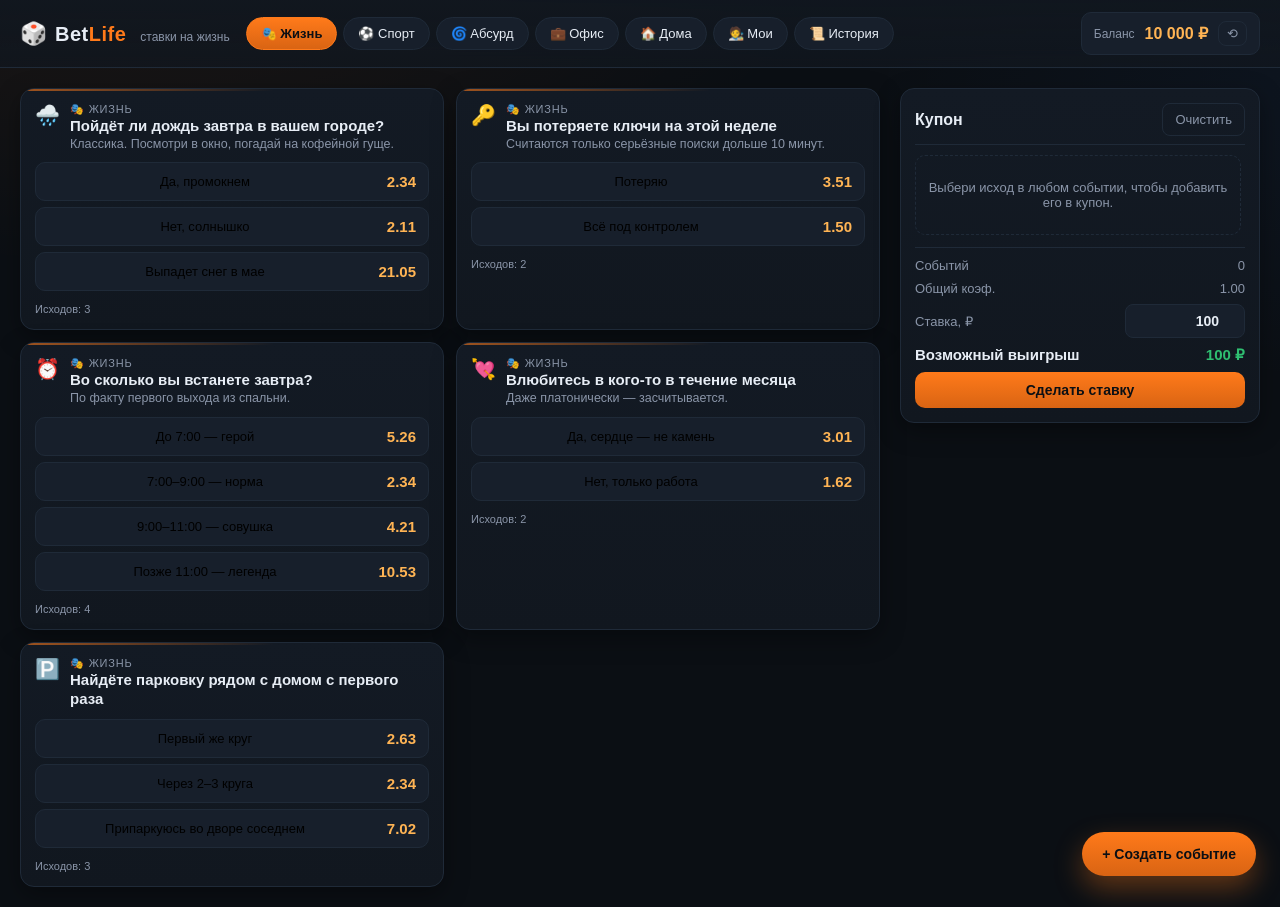
==== betslife/index.html @ e7647013 "Add BetLife — сайт-букмекер со ставками на случайные события из жизни Co-Authored-By: Андрей  <aande" ====
<!DOCTYPE html>
<html lang="ru">
<head>
<meta charset="UTF-8" />
<meta name="viewport" content="width=device-width, initial-scale=1.0" />
<title>BetLife — ставки на жизнь</title>
<link rel="stylesheet" href="style.css" />
<link rel="icon" href="data:image/svg+xml;utf8,<svg xmlns='http://www.w3.org/2000/svg' viewBox='0 0 64 64'><text y='50' font-size='52'>🎲</text></svg>" />
</head>
<body>
  <header class="topbar">
    <div class="logo">
      <span class="logo-mark">🎲</span>
      <span class="logo-text">Bet<span class="accent">Life</span></span>
      <span class="logo-sub">ставки на жизнь</span>
    </div>
    <nav class="tabs" id="tabs">
      <button class="tab active" data-cat="life">🎭 Жизнь</button>
      <button class="tab" data-cat="sport">⚽ Спорт</button>
      <button class="tab" data-cat="weird">🌀 Абсурд</button>
      <button class="tab" data-cat="office">💼 Офис</button>
      <button class="tab" data-cat="home">🏠 Дома</button>
      <button class="tab" data-cat="mine">🧑‍🎨 Мои</button>
      <button class="tab" data-cat="history">📜 История</button>
    </nav>
    <div class="balance" title="Виртуальный баланс">
      <span class="balance-label">Баланс</span>
      <span class="balance-value" id="balance">10 000 ₽</span>
      <button class="btn-small" id="reset-balance" title="Сбросить прогресс">⟲</button>
    </div>
  </header>

  <main class="layout">
    <section class="events" id="events"></section>

    <aside class="coupon">
      <div class="coupon-header">
        <h2>Купон</h2>
        <button class="btn-ghost" id="clear-coupon">Очистить</button>
      </div>
      <div class="coupon-items" id="coupon-items">
        <div class="coupon-empty">Выбери исход в любом событии, чтобы добавить его в купон.</div>
      </div>
      <div class="coupon-summary" id="coupon-summary" hidden>
        <div class="row"><span>Событий</span><span id="coupon-count">0</span></div>
        <div class="row"><span>Общий коэф.</span><span id="coupon-odds">1.00</span></div>
        <label class="stake-row">
          <span>Ставка, ₽</span>
          <input type="number" id="stake" min="10" step="10" value="100" />
        </label>
        <div class="row big"><span>Возможный выигрыш</span><span id="coupon-win">100 ₽</span></div>
        <button class="btn-primary" id="place-bet">Сделать ставку</button>
      </div>
    </aside>
  </main>

  <button class="fab" id="add-event-btn" title="Добавить своё событие">+ Создать событие</button>

  <!-- Modal: add custom event -->
  <div class="modal-backdrop" id="modal-backdrop" hidden>
    <div class="modal">
      <div class="modal-head">
        <h3>Новое событие</h3>
        <button class="btn-ghost" id="modal-close">✕</button>
      </div>
      <div class="modal-body">
        <label class="field">
          <span>Название события</span>
          <input type="text" id="f-title" placeholder="Например: Сосед Вася опоздает на работу" maxlength="120"/>
        </label>
        <label class="field">
          <span>Категория</span>
          <select id="f-category">
            <option value="mine">🧑‍🎨 Мои</option>
            <option value="life">🎭 Жизнь</option>
            <option value="office">💼 Офис</option>
            <option value="home">🏠 Дома</option>
            <option value="weird">🌀 Абсурд</option>
            <option value="sport">⚽ Спорт</option>
          </select>
        </label>
        <label class="field">
          <span>Описание (необязательно)</span>
          <textarea id="f-desc" rows="2" placeholder="Любые детали и правила"></textarea>
        </label>
        <div class="outcomes" id="outcomes">
          <!-- outcome rows injected -->
        </div>
        <button class="btn-ghost" id="add-outcome">+ Добавить исход</button>
        <div class="hint">Коэффициенты должны давать суммарную вероятность ≈ 100% (мы покажем, если «маржа» слишком большая).</div>
        <div class="hint" id="f-probsum"></div>
      </div>
      <div class="modal-foot">
        <button class="btn-ghost" id="modal-cancel">Отмена</button>
        <button class="btn-primary" id="modal-save">Сохранить</button>
      </div>
    </div>
  </div>

  <!-- Modal: resolve event (simulate outcome) -->
  <div class="modal-backdrop" id="resolve-backdrop" hidden>
    <div class="modal">
      <div class="modal-head">
        <h3>🎲 Разрешение события</h3>
        <button class="btn-ghost" id="resolve-close">✕</button>
      </div>
      <div class="modal-body" id="resolve-body"></div>
    </div>
  </div>

  <!-- Toast -->
  <div class="toast" id="toast" hidden></div>

  <script src="events.js"></script>
  <script src="app.js"></script>
</body>
</html>
---- betslife/style.css ----
:root {
  --bg: #0b0f14;
  --bg-2: #11171f;
  --bg-3: #171f2b;
  --panel: #131a24;
  --border: #1f2a38;
  --text: #e7edf5;
  --muted: #8a95a8;
  --accent: #ff7a1a;      /* букмекерский оранжевый */
  --accent-2: #ffb454;
  --green: #2fbf71;
  --green-2: #1f8f51;
  --red: #ef4a4a;
  --blue: #3a82f7;
  --shadow: 0 8px 24px rgba(0, 0, 0, 0.35);
}

* { box-sizing: border-box; }

html, body {
  margin: 0;
  padding: 0;
  background:
    radial-gradient(1200px 600px at 10% -10%, rgba(255, 122, 26, 0.08), transparent 60%),
    radial-gradient(900px 500px at 110% 10%, rgba(58, 130, 247, 0.06), transparent 60%),
    var(--bg);
  color: var(--text);
  font-family: -apple-system, BlinkMacSystemFont, "Segoe UI", Roboto, Inter, Arial, sans-serif;
  min-height: 100vh;
  font-size: 14px;
}

/* Top bar */
.topbar {
  position: sticky;
  top: 0;
  z-index: 5;
  display: grid;
  grid-template-columns: auto 1fr auto;
  gap: 16px;
  align-items: center;
  padding: 12px 20px;
  background: linear-gradient(180deg, rgba(17, 23, 31, 0.95), rgba(17, 23, 31, 0.8));
  backdrop-filter: blur(10px);
  border-bottom: 1px solid var(--border);
}
.logo {
  display: flex;
  align-items: baseline;
  gap: 8px;
}
.logo-mark { font-size: 22px; }
.logo-text {
  font-weight: 800;
  font-size: 20px;
  letter-spacing: 0.5px;
}
.logo-text .accent { color: var(--accent); }
.logo-sub {
  color: var(--muted);
  font-size: 12px;
  margin-left: 6px;
}

.tabs {
  display: flex;
  gap: 6px;
  overflow-x: auto;
  scrollbar-width: thin;
}
.tab {
  background: var(--bg-3);
  border: 1px solid var(--border);
  color: var(--text);
  border-radius: 999px;
  padding: 8px 14px;
  font-size: 13px;
  cursor: pointer;
  white-space: nowrap;
  transition: all 0.15s ease;
}
.tab:hover { border-color: var(--accent); }
.tab.active {
  background: linear-gradient(180deg, var(--accent), #d96413);
  color: #0b0f14;
  border-color: var(--accent);
  font-weight: 700;
}

.balance {
  display: flex;
  align-items: center;
  gap: 10px;
  padding: 8px 12px;
  background: var(--bg-3);
  border: 1px solid var(--border);
  border-radius: 10px;
}
.balance-label {
  color: var(--muted);
  font-size: 12px;
}
.balance-value {
  font-weight: 800;
  color: var(--accent-2);
  font-size: 16px;
  font-variant-numeric: tabular-nums;
}

.btn-small {
  background: transparent;
  border: 1px solid var(--border);
  color: var(--muted);
  border-radius: 8px;
  padding: 4px 8px;
  cursor: pointer;
}
.btn-small:hover { color: var(--text); border-color: var(--accent); }

.btn-ghost {
  background: transparent;
  color: var(--muted);
  border: 1px solid var(--border);
  border-radius: 8px;
  padding: 8px 12px;
  cursor: pointer;
  font-size: 13px;
}
.btn-ghost:hover { color: var(--text); border-color: var(--accent); }

.btn-primary {
  background: linear-gradient(180deg, var(--accent), #d96413);
  color: #0b0f14;
  border: none;
  border-radius: 10px;
  padding: 10px 16px;
  font-weight: 800;
  cursor: pointer;
  font-size: 14px;
  transition: transform 0.05s ease;
}
.btn-primary:hover { filter: brightness(1.05); }
.btn-primary:active { transform: translateY(1px); }
.btn-primary:disabled {
  opacity: 0.5;
  cursor: not-allowed;
}

/* Layout */
.layout {
  display: grid;
  grid-template-columns: 1fr 360px;
  gap: 20px;
  padding: 20px;
  max-width: 1400px;
  margin: 0 auto;
}
@media (max-width: 960px) {
  .layout { grid-template-columns: 1fr; }
  .coupon { position: static; }
}

/* Events */
.events {
  display: grid;
  gap: 12px;
  grid-template-columns: repeat(auto-fill, minmax(340px, 1fr));
  align-content: start;
}
.card {
  background: linear-gradient(180deg, var(--panel), var(--bg-2));
  border: 1px solid var(--border);
  border-radius: 14px;
  padding: 14px;
  box-shadow: var(--shadow);
  display: flex;
  flex-direction: column;
  gap: 10px;
  position: relative;
  overflow: hidden;
}
.card::before {
  content: "";
  position: absolute;
  inset: 0 0 auto 0;
  height: 2px;
  background: linear-gradient(90deg, var(--accent), transparent 60%);
  opacity: 0.6;
}
.card-head {
  display: flex;
  justify-content: space-between;
  align-items: flex-start;
  gap: 8px;
}
.card-emoji { font-size: 20px; }
.card-cat {
  font-size: 11px;
  text-transform: uppercase;
  letter-spacing: 0.8px;
  color: var(--muted);
}
.card-title {
  font-size: 15px;
  font-weight: 700;
  line-height: 1.3;
  margin: 0;
}
.card-desc {
  font-size: 12.5px;
  color: var(--muted);
  line-height: 1.35;
}
.outcomes-list {
  display: grid;
  gap: 6px;
}
.outcome {
  display: grid;
  grid-template-columns: 1fr auto;
  align-items: center;
  gap: 10px;
  padding: 10px 12px;
  background: var(--bg-3);
  border: 1px solid var(--border);
  border-radius: 10px;
  cursor: pointer;
  transition: border-color 0.1s ease, transform 0.05s ease;
}
.outcome:hover { border-color: var(--accent); }
.outcome.selected {
  border-color: var(--accent);
  background: linear-gradient(180deg, rgba(255, 122, 26, 0.15), rgba(255, 122, 26, 0.04));
}
.outcome-label {
  font-size: 13px;
}
.outcome-odds {
  font-weight: 800;
  color: var(--accent-2);
  font-variant-numeric: tabular-nums;
  font-size: 15px;
  min-width: 44px;
  text-align: right;
}
.card-foot {
  display: flex;
  justify-content: space-between;
  align-items: center;
  font-size: 11px;
  color: var(--muted);
  margin-top: 2px;
}
.card-delete {
  background: transparent;
  color: var(--muted);
  border: none;
  cursor: pointer;
  font-size: 12px;
}
.card-delete:hover { color: var(--red); }

/* Coupon */
.coupon {
  position: sticky;
  top: 76px;
  align-self: start;
  background: linear-gradient(180deg, var(--panel), var(--bg-2));
  border: 1px solid var(--border);
  border-radius: 14px;
  padding: 14px;
  box-shadow: var(--shadow);
  max-height: calc(100vh - 100px);
  display: flex;
  flex-direction: column;
}
.coupon-header {
  display: flex;
  justify-content: space-between;
  align-items: center;
  border-bottom: 1px solid var(--border);
  padding-bottom: 8px;
  margin-bottom: 10px;
}
.coupon-header h2 {
  margin: 0;
  font-size: 16px;
}
.coupon-items {
  display: flex;
  flex-direction: column;
  gap: 8px;
  overflow-y: auto;
  padding-right: 4px;
}
.coupon-empty {
  color: var(--muted);
  font-size: 13px;
  padding: 24px 8px;
  text-align: center;
  border: 1px dashed var(--border);
  border-radius: 10px;
}
.coupon-item {
  padding: 10px;
  background: var(--bg-3);
  border: 1px solid var(--border);
  border-radius: 10px;
  display: grid;
  gap: 4px;
}
.coupon-item-title {
  font-size: 12.5px;
  font-weight: 600;
  line-height: 1.25;
}
.coupon-item-row {
  display: flex;
  justify-content: space-between;
  align-items: center;
  font-size: 12px;
  color: var(--muted);
}
.coupon-item-row .odds { color: var(--accent-2); font-weight: 800; }
.coupon-item-remove {
  background: transparent;
  color: var(--muted);
  border: none;
  cursor: pointer;
  font-size: 14px;
  padding: 0 6px;
}
.coupon-item-remove:hover { color: var(--red); }

.coupon-summary {
  margin-top: 12px;
  border-top: 1px solid var(--border);
  padding-top: 10px;
  display: flex;
  flex-direction: column;
  gap: 8px;
}
.coupon-summary .row {
  display: flex;
  justify-content: space-between;
  font-size: 13px;
  color: var(--muted);
}
.coupon-summary .row.big {
  color: var(--text);
  font-size: 15px;
  font-weight: 700;
}
.coupon-summary .row.big span:last-child { color: var(--green); }
.stake-row {
  display: flex;
  justify-content: space-between;
  align-items: center;
  gap: 8px;
  color: var(--muted);
  font-size: 13px;
}
.stake-row input {
  width: 120px;
  padding: 8px 10px;
  border-radius: 8px;
  border: 1px solid var(--border);
  background: var(--bg-3);
  color: var(--text);
  font-size: 14px;
  font-weight: 700;
  text-align: right;
  font-variant-numeric: tabular-nums;
}
.stake-row input:focus {
  outline: none;
  border-color: var(--accent);
}

/* FAB */
.fab {
  position: fixed;
  right: 24px;
  bottom: 24px;
  background: linear-gradient(180deg, var(--accent), #d96413);
  color: #0b0f14;
  border: none;
  border-radius: 999px;
  padding: 14px 20px;
  font-weight: 800;
  cursor: pointer;
  box-shadow: 0 12px 28px rgba(255, 122, 26, 0.35);
  z-index: 4;
  font-size: 14px;
}
.fab:hover { filter: brightness(1.05); }

/* Modal */
.modal-backdrop {
  position: fixed;
  inset: 0;
  background: rgba(0, 0, 0, 0.6);
  backdrop-filter: blur(4px);
  z-index: 10;
  display: flex;
  align-items: center;
  justify-content: center;
  padding: 20px;
}
.modal-backdrop[hidden] { display: none; }
.toast[hidden] { display: none; }
.modal {
  background: var(--panel);
  border: 1px solid var(--border);
  border-radius: 14px;
  width: 100%;
  max-width: 520px;
  max-height: 90vh;
  overflow: hidden;
  display: flex;
  flex-direction: column;
  box-shadow: var(--shadow);
}
.modal-head {
  display: flex;
  justify-content: space-between;
  align-items: center;
  padding: 14px 16px;
  border-bottom: 1px solid var(--border);
}
.modal-head h3 { margin: 0; font-size: 16px; }
.modal-body {
  padding: 14px 16px;
  overflow-y: auto;
  display: flex;
  flex-direction: column;
  gap: 12px;
}
.modal-foot {
  display: flex;
  justify-content: flex-end;
  gap: 8px;
  padding: 12px 16px;
  border-top: 1px solid var(--border);
}
.field {
  display: flex;
  flex-direction: column;
  gap: 4px;
  font-size: 12px;
  color: var(--muted);
}
.field input,
.field textarea,
.field select {
  padding: 10px 12px;
  border-radius: 8px;
  border: 1px solid var(--border);
  background: var(--bg-3);
  color: var(--text);
  font-size: 14px;
  font-family: inherit;
}
.field input:focus,
.field textarea:focus,
.field select:focus {
  outline: none;
  border-color: var(--accent);
}
.outcomes {
  display: flex;
  flex-direction: column;
  gap: 6px;
}
.outcome-row {
  display: grid;
  grid-template-columns: 1fr 90px auto;
  gap: 6px;
}
.outcome-row input {
  padding: 8px 10px;
  border-radius: 8px;
  border: 1px solid var(--border);
  background: var(--bg-3);
  color: var(--text);
  font-size: 13px;
}
.outcome-row button {
  background: transparent;
  border: 1px solid var(--border);
  color: var(--muted);
  border-radius: 8px;
  padding: 0 10px;
  cursor: pointer;
}
.outcome-row button:hover { color: var(--red); border-color: var(--red); }
.hint {
  font-size: 12px;
  color: var(--muted);
}

/* Resolve modal */
.resolve-event {
  background: var(--bg-3);
  border: 1px solid var(--border);
  border-radius: 10px;
  padding: 10px 12px;
  display: grid;
  gap: 4px;
}
.resolve-event .res-title { font-size: 13px; font-weight: 700; }
.resolve-event .res-line {
  display: flex;
  justify-content: space-between;
  font-size: 12px;
  color: var(--muted);
}
.resolve-event.win { border-color: var(--green); }
.resolve-event.lose { border-color: var(--red); }
.resolve-summary {
  margin-top: 8px;
  padding: 14px;
  border-radius: 12px;
  text-align: center;
  font-weight: 800;
  font-size: 18px;
}
.resolve-summary.win {
  background: linear-gradient(180deg, rgba(47, 191, 113, 0.15), rgba(47, 191, 113, 0.05));
  color: var(--green);
  border: 1px solid var(--green);
}
.resolve-summary.lose {
  background: linear-gradient(180deg, rgba(239, 74, 74, 0.15), rgba(239, 74, 74, 0.05));
  color: var(--red);
  border: 1px solid var(--red);
}

/* History */
.history-list {
  display: flex;
  flex-direction: column;
  gap: 10px;
}
.history-item {
  background: var(--panel);
  border: 1px solid var(--border);
  border-radius: 12px;
  padding: 12px 14px;
  display: grid;
  gap: 6px;
}
.history-item.win { border-left: 4px solid var(--green); }
.history-item.lose { border-left: 4px solid var(--red); }
.history-head {
  display: flex;
  justify-content: space-between;
  align-items: center;
  font-size: 12px;
  color: var(--muted);
}
.history-status {
  font-weight: 800;
  letter-spacing: 0.5px;
  font-size: 12px;
}
.history-status.win { color: var(--green); }
.history-status.lose { color: var(--red); }
.history-legs {
  display: grid;
  gap: 4px;
  font-size: 12.5px;
}
.history-leg {
  display: flex;
  justify-content: space-between;
  gap: 8px;
  color: var(--muted);
}
.history-leg.win .leg-outcome { color: var(--green); }
.history-leg.lose .leg-outcome { color: var(--red); }
.history-foot {
  display: flex;
  justify-content: space-between;
  font-size: 12px;
  margin-top: 4px;
}

/* Toast */
.toast {
  position: fixed;
  left: 50%;
  bottom: 100px;
  transform: translateX(-50%);
  background: var(--bg-3);
  color: var(--text);
  border: 1px solid var(--border);
  border-radius: 10px;
  padding: 12px 16px;
  font-size: 13px;
  box-shadow: var(--shadow);
  z-index: 20;
  max-width: 80vw;
}
.toast.win { border-color: var(--green); }
.toast.lose { border-color: var(--red); }
.toast.info { border-color: var(--accent); }

/* Empty state */
.empty {
  text-align: center;
  color: var(--muted);
  padding: 48px 16px;
  border: 1px dashed var(--border);
  border-radius: 12px;
  grid-column: 1 / -1;
}
.empty h3 { margin: 0 0 6px 0; color: var(--text); }
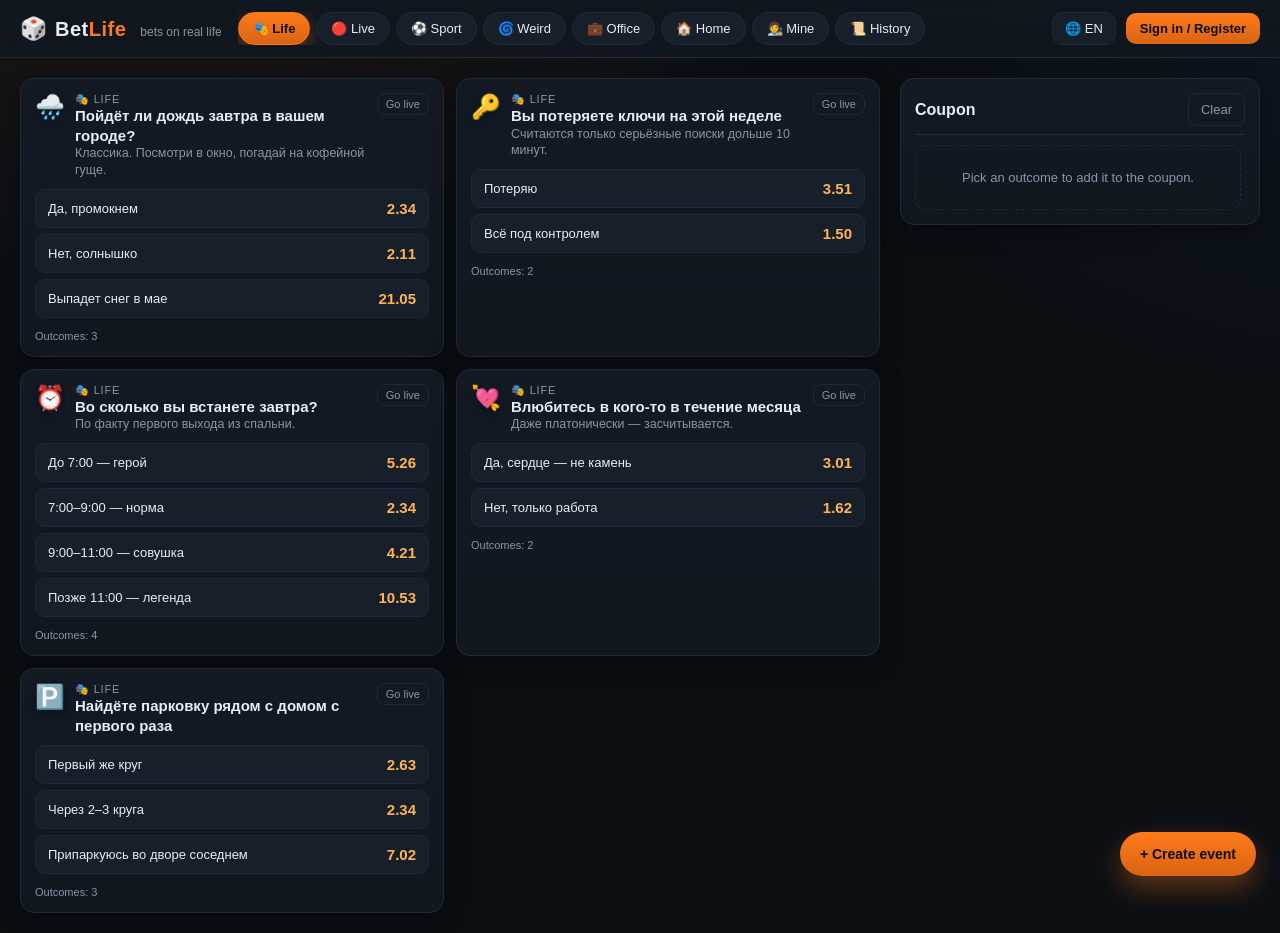
==== commit a2f699f0: "Add auth, payments, i18n (100+ languages), live broadcasts with chat, event customisation, animation" ====
--- a/betslife/index.html
+++ b/betslife/index.html
@@ -12,21 +12,28 @@
     <div class="logo">
       <span class="logo-mark">🎲</span>
       <span class="logo-text">Bet<span class="accent">Life</span></span>
-      <span class="logo-sub">ставки на жизнь</span>
-    </div>
+      <span class="logo-sub" data-i18n="tagline">ставки на жизнь</span>
+    </div>
+
     <nav class="tabs" id="tabs">
-      <button class="tab active" data-cat="life">🎭 Жизнь</button>
-      <button class="tab" data-cat="sport">⚽ Спорт</button>
-      <button class="tab" data-cat="weird">🌀 Абсурд</button>
-      <button class="tab" data-cat="office">💼 Офис</button>
-      <button class="tab" data-cat="home">🏠 Дома</button>
-      <button class="tab" data-cat="mine">🧑‍🎨 Мои</button>
-      <button class="tab" data-cat="history">📜 История</button>
+      <button class="tab active" data-cat="life" data-i18n-html="🎭 {tab_life}"></button>
+      <button class="tab" data-cat="streams" data-i18n-html="🔴 {tab_streams}"></button>
+      <button class="tab" data-cat="sport" data-i18n-html="⚽ {tab_sport}"></button>
+      <button class="tab" data-cat="weird" data-i18n-html="🌀 {tab_weird}"></button>
+      <button class="tab" data-cat="office" data-i18n-html="💼 {tab_office}"></button>
+      <button class="tab" data-cat="home" data-i18n-html="🏠 {tab_home}"></button>
+      <button class="tab" data-cat="mine" data-i18n-html="🧑‍🎨 {tab_mine}"></button>
+      <button class="tab" data-cat="history" data-i18n-html="📜 {tab_history}"></button>
     </nav>
-    <div class="balance" title="Виртуальный баланс">
-      <span class="balance-label">Баланс</span>
-      <span class="balance-value" id="balance">10 000 ₽</span>
-      <button class="btn-small" id="reset-balance" title="Сбросить прогресс">⟲</button>
+
+    <div class="topbar-right">
+      <div class="lang-picker" title="Language">
+        <span id="lang-current">🌐 RU</span>
+        <select id="lang-select" aria-label="Language"></select>
+      </div>
+      <div id="auth-block">
+        <!-- filled dynamically: either "Sign in / Register" button or user chip -->
+      </div>
     </div>
   </header>
 
@@ -35,64 +42,147 @@
 
     <aside class="coupon">
       <div class="coupon-header">
-        <h2>Купон</h2>
-        <button class="btn-ghost" id="clear-coupon">Очистить</button>
+        <h2 data-i18n="coupon">Купон</h2>
+        <button class="btn-ghost" id="clear-coupon" data-i18n="clear">Очистить</button>
       </div>
       <div class="coupon-items" id="coupon-items">
-        <div class="coupon-empty">Выбери исход в любом событии, чтобы добавить его в купон.</div>
+        <div class="coupon-empty" data-i18n="empty_coupon">Выбери исход в любом событии, чтобы добавить его в купон.</div>
       </div>
       <div class="coupon-summary" id="coupon-summary" hidden>
-        <div class="row"><span>Событий</span><span id="coupon-count">0</span></div>
-        <div class="row"><span>Общий коэф.</span><span id="coupon-odds">1.00</span></div>
+        <div class="row"><span data-i18n="events_count">Событий</span><span id="coupon-count">0</span></div>
+        <div class="row"><span data-i18n="total_odds">Общий коэф.</span><span id="coupon-odds">1.00</span></div>
         <label class="stake-row">
-          <span>Ставка, ₽</span>
+          <span data-i18n="stake">Ставка, ₽</span>
           <input type="number" id="stake" min="10" step="10" value="100" />
         </label>
-        <div class="row big"><span>Возможный выигрыш</span><span id="coupon-win">100 ₽</span></div>
-        <button class="btn-primary" id="place-bet">Сделать ставку</button>
+        <div class="row big"><span data-i18n="possible_win">Возможный выигрыш</span><span id="coupon-win">100 ₽</span></div>
+        <button class="btn-primary" id="place-bet" data-i18n="place_bet">Сделать ставку</button>
       </div>
     </aside>
   </main>
 
-  <button class="fab" id="add-event-btn" title="Добавить своё событие">+ Создать событие</button>
+  <button class="fab" id="add-event-btn" title="Создать событие" data-i18n="add_event">+ Создать событие</button>
+
+  <!-- Modal: auth -->
+  <div class="modal-backdrop" id="auth-backdrop" hidden>
+    <div class="modal modal-narrow">
+      <div class="modal-head">
+        <h3 id="auth-title" data-i18n="login">Войти</h3>
+        <button class="btn-ghost" id="auth-close">✕</button>
+      </div>
+      <div class="modal-body">
+        <div class="auth-tabs">
+          <button class="auth-tab active" data-mode="login" data-i18n="login">Войти</button>
+          <button class="auth-tab" data-mode="register" data-i18n="register">Регистрация</button>
+        </div>
+        <div id="auth-avatar-row" class="auth-avatar-row" hidden>
+          <span class="hint" data-i18n="auth_choose_avatar">Выбери аватарку</span>
+          <div class="emoji-grid" id="emoji-grid"></div>
+        </div>
+        <label class="field">
+          <span data-i18n="auth_username">Имя пользователя</span>
+          <input type="text" id="auth-username" autocomplete="username" maxlength="30" />
+        </label>
+        <label class="field">
+          <span data-i18n="auth_password">Пароль</span>
+          <input type="password" id="auth-password" autocomplete="current-password" />
+        </label>
+        <div class="hint" id="auth-error" style="color: var(--red); display: none;"></div>
+      </div>
+      <div class="modal-foot">
+        <button class="btn-ghost" id="auth-cancel" data-i18n="cancel">Отмена</button>
+        <button class="btn-primary" id="auth-submit" data-i18n="login">Войти</button>
+      </div>
+    </div>
+  </div>
+
+  <!-- Modal: payment (top-up / withdraw) -->
+  <div class="modal-backdrop" id="payment-backdrop" hidden>
+    <div class="modal modal-narrow">
+      <div class="modal-head">
+        <h3 id="payment-title" data-i18n="payment_topup">Пополнение баланса</h3>
+        <button class="btn-ghost" id="payment-close">✕</button>
+      </div>
+      <div class="modal-body">
+        <label class="field">
+          <span data-i18n="amount">Сумма, ₽</span>
+          <input type="number" id="payment-amount" min="10" step="100" value="1000" />
+        </label>
+        <div class="quick-amounts" id="quick-amounts">
+          <button type="button" class="chip" data-amount="500">+500 ₽</button>
+          <button type="button" class="chip" data-amount="1000">+1 000 ₽</button>
+          <button type="button" class="chip" data-amount="5000">+5 000 ₽</button>
+          <button type="button" class="chip" data-amount="10000">+10 000 ₽</button>
+        </div>
+        <div class="hint" id="payment-error" style="color: var(--red); display: none;"></div>
+      </div>
+      <div class="modal-foot">
+        <button class="btn-ghost" id="payment-cancel" data-i18n="cancel">Отмена</button>
+        <button class="btn-primary" id="payment-submit" data-i18n="confirm">Подтвердить</button>
+      </div>
+    </div>
+  </div>
 
   <!-- Modal: add custom event -->
   <div class="modal-backdrop" id="modal-backdrop" hidden>
     <div class="modal">
       <div class="modal-head">
-        <h3>Новое событие</h3>
+        <h3 data-i18n="new_event">Новое событие</h3>
         <button class="btn-ghost" id="modal-close">✕</button>
       </div>
       <div class="modal-body">
         <label class="field">
-          <span>Название события</span>
-          <input type="text" id="f-title" placeholder="Например: Сосед Вася опоздает на работу" maxlength="120"/>
-        </label>
-        <label class="field">
-          <span>Категория</span>
-          <select id="f-category">
-            <option value="mine">🧑‍🎨 Мои</option>
-            <option value="life">🎭 Жизнь</option>
-            <option value="office">💼 Офис</option>
-            <option value="home">🏠 Дома</option>
-            <option value="weird">🌀 Абсурд</option>
-            <option value="sport">⚽ Спорт</option>
-          </select>
-        </label>
-        <label class="field">
-          <span>Описание (необязательно)</span>
-          <textarea id="f-desc" rows="2" placeholder="Любые детали и правила"></textarea>
-        </label>
-        <div class="outcomes" id="outcomes">
-          <!-- outcome rows injected -->
-        </div>
-        <button class="btn-ghost" id="add-outcome">+ Добавить исход</button>
-        <div class="hint">Коэффициенты должны давать суммарную вероятность ≈ 100% (мы покажем, если «маржа» слишком большая).</div>
+          <span data-i18n="event_title">Название события</span>
+          <input type="text" id="f-title" data-i18n-attr="placeholder:event_title_ph" placeholder="Например: Сосед Вася опоздает на работу" maxlength="120"/>
+        </label>
+        <div class="field-row">
+          <label class="field">
+            <span data-i18n="category">Категория</span>
+            <select id="f-category">
+              <option value="mine">🧑‍🎨 Mine</option>
+              <option value="life">🎭 Life</option>
+              <option value="office">💼 Office</option>
+              <option value="home">🏠 Home</option>
+              <option value="weird">🌀 Weird</option>
+              <option value="sport">⚽ Sport</option>
+            </select>
+          </label>
+        </div>
+        <label class="field">
+          <span data-i18n="description">Описание (необязательно)</span>
+          <textarea id="f-desc" rows="2" data-i18n-attr="placeholder:desc_ph" placeholder="Любые детали и правила"></textarea>
+        </label>
+
+        <div class="style-block">
+          <div class="hint" style="font-weight:600;color:var(--text)" data-i18n="style_event">Оформление события</div>
+          <div class="field-row">
+            <label class="field">
+              <span data-i18n="emoji">Эмодзи</span>
+              <input type="text" id="f-emoji" maxlength="2" value="🎯" />
+            </label>
+            <label class="field">
+              <span data-i18n="bg_color">Цвет фона</span>
+              <input type="color" id="f-bg1" value="#ff7a1a" />
+            </label>
+            <label class="field">
+              <span data-i18n="bg_gradient_2">Второй цвет</span>
+              <input type="color" id="f-bg2" value="#3a82f7" />
+            </label>
+          </div>
+          <label class="field">
+            <span data-i18n="upload">Загрузить картинку</span>
+            <input type="file" id="f-image" accept="image/*" />
+          </label>
+          <div class="card-preview" id="card-preview"></div>
+        </div>
+
+        <div class="outcomes" id="outcomes"></div>
+        <button class="btn-ghost" id="add-outcome" data-i18n="add_outcome">+ Добавить исход</button>
         <div class="hint" id="f-probsum"></div>
       </div>
       <div class="modal-foot">
-        <button class="btn-ghost" id="modal-cancel">Отмена</button>
-        <button class="btn-primary" id="modal-save">Сохранить</button>
+        <button class="btn-ghost" id="modal-cancel" data-i18n="cancel">Отмена</button>
+        <button class="btn-primary" id="modal-save" data-i18n="save">Сохранить</button>
       </div>
     </div>
   </div>
@@ -101,16 +191,49 @@
   <div class="modal-backdrop" id="resolve-backdrop" hidden>
     <div class="modal">
       <div class="modal-head">
-        <h3>🎲 Разрешение события</h3>
+        <h3 data-i18n="resolve_title">🎲 Результат</h3>
         <button class="btn-ghost" id="resolve-close">✕</button>
       </div>
       <div class="modal-body" id="resolve-body"></div>
     </div>
   </div>
+
+  <!-- Modal: live broadcast / chat -->
+  <div class="modal-backdrop" id="stream-backdrop" hidden>
+    <div class="modal modal-wide">
+      <div class="modal-head">
+        <h3 id="stream-title">🔴 LIVE</h3>
+        <button class="btn-ghost" id="stream-close">✕</button>
+      </div>
+      <div class="modal-body stream-body">
+        <div class="stream-left">
+          <div class="stream-canvas-wrap">
+            <div class="live-pill"><span class="live-dot"></span><span data-i18n="live">LIVE</span> · <span id="stream-viewers">0</span></div>
+            <iframe id="stream-iframe" frameborder="0" allowfullscreen sandbox="allow-scripts allow-same-origin allow-presentation" hidden></iframe>
+            <canvas id="stream-canvas" width="640" height="360"></canvas>
+            <div class="stream-status" id="stream-status"></div>
+          </div>
+          <div class="stream-meta" id="stream-meta"></div>
+        </div>
+        <div class="stream-right">
+          <div class="chat-header" data-i18n="stream_chat">Чат трансляции</div>
+          <div class="chat-list" id="chat-list"></div>
+          <form class="chat-form" id="chat-form">
+            <input type="text" id="chat-input" data-i18n-attr="placeholder:chat_ph" placeholder="Напишите комментарий…" maxlength="240" />
+            <button type="submit" class="btn-primary" data-i18n="send">Отправить</button>
+          </form>
+        </div>
+      </div>
+    </div>
+  </div>
+
+  <!-- Confetti canvas (overlay, non-interactive) -->
+  <canvas id="confetti" class="confetti-canvas"></canvas>
 
   <!-- Toast -->
   <div class="toast" id="toast" hidden></div>
 
+  <script src="i18n.js"></script>
   <script src="events.js"></script>
   <script src="app.js"></script>
 </body>
--- a/betslife/style.css
+++ b/betslife/style.css
@@ -6,7 +6,7 @@
   --border: #1f2a38;
   --text: #e7edf5;
   --muted: #8a95a8;
-  --accent: #ff7a1a;      /* букмекерский оранжевый */
+  --accent: #ff7a1a;
   --accent-2: #ffb454;
   --green: #2fbf71;
   --green-2: #1f8f51;
@@ -16,6 +16,9 @@
 }
 
 * { box-sizing: border-box; }
+
+/* The HTML hidden attribute must override any display: flex/grid on classed elements. */
+[hidden] { display: none !important; }
 
 html, body {
   margin: 0;
@@ -30,7 +33,53 @@
   font-size: 14px;
 }
 
-/* Top bar */
+/* --- Animations --------------------------------------------------------- */
+@keyframes fadeIn {
+  from { opacity: 0; }
+  to { opacity: 1; }
+}
+@keyframes slideUp {
+  from { opacity: 0; transform: translateY(16px); }
+  to { opacity: 1; transform: translateY(0); }
+}
+@keyframes scaleIn {
+  from { opacity: 0; transform: scale(0.92); }
+  to { opacity: 1; transform: scale(1); }
+}
+@keyframes popIn {
+  0% { opacity: 0; transform: scale(0.85); }
+  70% { transform: scale(1.04); }
+  100% { opacity: 1; transform: scale(1); }
+}
+@keyframes pulseDot {
+  0% { box-shadow: 0 0 0 0 rgba(239, 74, 74, 0.7); }
+  70% { box-shadow: 0 0 0 10px rgba(239, 74, 74, 0); }
+  100% { box-shadow: 0 0 0 0 rgba(239, 74, 74, 0); }
+}
+@keyframes shimmer {
+  0% { background-position: -200% 0; }
+  100% { background-position: 200% 0; }
+}
+@keyframes wiggle {
+  0%, 100% { transform: rotate(0deg); }
+  25% { transform: rotate(-3deg); }
+  75% { transform: rotate(3deg); }
+}
+@keyframes flashGreen {
+  0% { background: rgba(47, 191, 113, 0); }
+  30% { background: rgba(47, 191, 113, 0.25); }
+  100% { background: rgba(47, 191, 113, 0); }
+}
+@keyframes flashRed {
+  0% { background: rgba(239, 74, 74, 0); }
+  30% { background: rgba(239, 74, 74, 0.25); }
+  100% { background: rgba(239, 74, 74, 0); }
+}
+@keyframes spin {
+  to { transform: rotate(360deg); }
+}
+
+/* --- Top bar ------------------------------------------------------------ */
 .topbar {
   position: sticky;
   top: 0;
@@ -40,16 +89,22 @@
   gap: 16px;
   align-items: center;
   padding: 12px 20px;
-  background: linear-gradient(180deg, rgba(17, 23, 31, 0.95), rgba(17, 23, 31, 0.8));
+  background: linear-gradient(180deg, rgba(17, 23, 31, 0.95), rgba(17, 23, 31, 0.85));
   backdrop-filter: blur(10px);
   border-bottom: 1px solid var(--border);
+  animation: fadeIn 0.4s ease;
 }
 .logo {
   display: flex;
   align-items: baseline;
   gap: 8px;
 }
-.logo-mark { font-size: 22px; }
+.logo-mark {
+  font-size: 22px;
+  display: inline-block;
+  animation: wiggle 4s ease-in-out infinite;
+  transform-origin: 50% 80%;
+}
 .logo-text {
   font-weight: 800;
   font-size: 20px;
@@ -77,34 +132,142 @@
   font-size: 13px;
   cursor: pointer;
   white-space: nowrap;
-  transition: all 0.15s ease;
-}
-.tab:hover { border-color: var(--accent); }
+  transition: all 0.18s ease;
+}
+.tab:hover {
+  border-color: var(--accent);
+  transform: translateY(-1px);
+}
 .tab.active {
   background: linear-gradient(180deg, var(--accent), #d96413);
   color: #0b0f14;
   border-color: var(--accent);
   font-weight: 700;
-}
-
-.balance {
+  box-shadow: 0 6px 18px rgba(255, 122, 26, 0.35);
+}
+
+.topbar-right {
   display: flex;
   align-items: center;
   gap: 10px;
+}
+
+.lang-picker {
+  position: relative;
+  display: flex;
+  align-items: center;
+  gap: 6px;
   padding: 8px 12px;
-  background: var(--bg-3);
-  border: 1px solid var(--border);
-  border-radius: 10px;
-}
-.balance-label {
-  color: var(--muted);
-  font-size: 12px;
-}
-.balance-value {
+  border: 1px solid var(--border);
+  border-radius: 10px;
+  background: var(--bg-3);
+  font-size: 13px;
+  cursor: pointer;
+  transition: border-color 0.15s ease;
+}
+.lang-picker:hover { border-color: var(--accent); }
+.lang-picker select {
+  position: absolute;
+  inset: 0;
+  opacity: 0;
+  cursor: pointer;
+  width: 100%;
+  height: 100%;
+}
+
+/* Auth block */
+.auth-button {
+  display: flex;
+  align-items: center;
+  gap: 8px;
+  padding: 8px 14px;
+  border-radius: 10px;
+  background: linear-gradient(180deg, var(--accent), #d96413);
+  color: #0b0f14;
+  font-weight: 800;
+  font-size: 13px;
+  border: none;
+  cursor: pointer;
+  transition: filter 0.15s ease, transform 0.05s ease;
+}
+.auth-button:hover { filter: brightness(1.08); }
+.auth-button:active { transform: translateY(1px); }
+
+.user-chip {
+  display: flex;
+  align-items: center;
+  gap: 8px;
+  padding: 6px 8px 6px 6px;
+  border: 1px solid var(--border);
+  border-radius: 999px;
+  background: var(--bg-3);
+  cursor: pointer;
+  transition: border-color 0.15s ease;
+  position: relative;
+}
+.user-chip:hover { border-color: var(--accent); }
+.user-avatar {
+  width: 32px;
+  height: 32px;
+  border-radius: 50%;
+  background: linear-gradient(135deg, var(--accent), var(--blue));
+  display: flex;
+  align-items: center;
+  justify-content: center;
+  font-size: 18px;
+  overflow: hidden;
+  flex-shrink: 0;
+}
+.user-avatar img { width: 100%; height: 100%; object-fit: cover; }
+.user-name {
+  font-size: 13px;
+  font-weight: 700;
+  max-width: 110px;
+  overflow: hidden;
+  text-overflow: ellipsis;
+  white-space: nowrap;
+}
+.user-balance {
+  font-size: 12px;
   font-weight: 800;
   color: var(--accent-2);
-  font-size: 16px;
   font-variant-numeric: tabular-nums;
+  white-space: nowrap;
+}
+.user-balance.flash-up { animation: flashGreen 0.8s ease; }
+.user-balance.flash-down { animation: flashRed 0.8s ease; }
+.user-menu {
+  position: absolute;
+  right: 0;
+  top: calc(100% + 6px);
+  background: var(--panel);
+  border: 1px solid var(--border);
+  border-radius: 10px;
+  padding: 6px;
+  display: none;
+  flex-direction: column;
+  min-width: 200px;
+  box-shadow: var(--shadow);
+  z-index: 6;
+  animation: scaleIn 0.12s ease;
+  transform-origin: top right;
+}
+.user-menu.open { display: flex; }
+.user-menu button {
+  background: transparent;
+  border: none;
+  color: var(--text);
+  text-align: left;
+  padding: 9px 10px;
+  border-radius: 8px;
+  font-size: 13px;
+  cursor: pointer;
+}
+.user-menu button:hover { background: var(--bg-3); }
+.user-menu hr {
+  border: none;
+  border-top: 1px solid var(--border);
+  margin: 4px 0;
 }
 
 .btn-small {
@@ -125,6 +288,7 @@
   padding: 8px 12px;
   cursor: pointer;
   font-size: 13px;
+  transition: all 0.15s ease;
 }
 .btn-ghost:hover { color: var(--text); border-color: var(--accent); }
 
@@ -137,16 +301,29 @@
   font-weight: 800;
   cursor: pointer;
   font-size: 14px;
-  transition: transform 0.05s ease;
-}
-.btn-primary:hover { filter: brightness(1.05); }
+  transition: transform 0.05s ease, filter 0.15s ease;
+  position: relative;
+  overflow: hidden;
+}
+.btn-primary::after {
+  content: "";
+  position: absolute;
+  inset: 0;
+  background: linear-gradient(120deg, transparent, rgba(255,255,255,0.25), transparent);
+  background-size: 200% 100%;
+  animation: shimmer 3s linear infinite;
+  pointer-events: none;
+}
+.btn-primary:hover { filter: brightness(1.08); }
 .btn-primary:active { transform: translateY(1px); }
 .btn-primary:disabled {
   opacity: 0.5;
   cursor: not-allowed;
-}
-
-/* Layout */
+  filter: grayscale(0.4);
+}
+.btn-primary:disabled::after { display: none; }
+
+/* --- Layout ------------------------------------------------------------- */
 .layout {
   display: grid;
   grid-template-columns: 1fr 360px;
@@ -158,15 +335,19 @@
 @media (max-width: 960px) {
   .layout { grid-template-columns: 1fr; }
   .coupon { position: static; }
-}
-
-/* Events */
+  .topbar { grid-template-columns: auto 1fr; row-gap: 8px; }
+  .topbar .tabs { grid-column: 1 / -1; order: 3; }
+  .topbar-right { justify-self: end; }
+}
+
 .events {
   display: grid;
   gap: 12px;
   grid-template-columns: repeat(auto-fill, minmax(340px, 1fr));
   align-content: start;
 }
+
+/* --- Card --------------------------------------------------------------- */
 .card {
   background: linear-gradient(180deg, var(--panel), var(--bg-2));
   border: 1px solid var(--border);
@@ -178,22 +359,34 @@
   gap: 10px;
   position: relative;
   overflow: hidden;
-}
-.card::before {
-  content: "";
+  animation: slideUp 0.35s ease both;
+  transition: transform 0.18s ease, border-color 0.18s ease, box-shadow 0.18s ease;
+}
+.card:hover {
+  transform: translateY(-3px);
+  border-color: var(--accent);
+  box-shadow: 0 14px 32px rgba(0, 0, 0, 0.45);
+}
+.card .card-bg {
   position: absolute;
-  inset: 0 0 auto 0;
-  height: 2px;
-  background: linear-gradient(90deg, var(--accent), transparent 60%);
-  opacity: 0.6;
-}
+  inset: 0;
+  background: linear-gradient(135deg, rgba(255,122,26,0.08), rgba(58,130,247,0.05));
+  z-index: 0;
+  transition: opacity 0.2s ease;
+}
+.card > * { position: relative; z-index: 1; }
+.card.cover .card-bg { background-size: cover; background-position: center; opacity: 0.32; filter: blur(0.5px); }
+
 .card-head {
   display: flex;
   justify-content: space-between;
   align-items: flex-start;
   gap: 8px;
 }
-.card-emoji { font-size: 20px; }
+.card-emoji {
+  font-size: 24px;
+  filter: drop-shadow(0 2px 6px rgba(0,0,0,0.4));
+}
 .card-cat {
   font-size: 11px;
   text-transform: uppercase;
@@ -211,6 +404,56 @@
   color: var(--muted);
   line-height: 1.35;
 }
+.card-author {
+  display: flex;
+  align-items: center;
+  gap: 6px;
+  font-size: 11.5px;
+  color: var(--muted);
+}
+.card-author .ava {
+  width: 18px; height: 18px; border-radius: 50%;
+  display: inline-flex;
+  align-items: center;
+  justify-content: center;
+  font-size: 11px;
+  overflow: hidden;
+  background: var(--bg-3);
+  border: 1px solid var(--border);
+}
+.card-author .ava img { width: 100%; height: 100%; object-fit: cover; }
+.card-actions {
+  display: flex;
+  gap: 6px;
+  flex-shrink: 0;
+}
+.icon-btn {
+  background: transparent;
+  border: 1px solid var(--border);
+  color: var(--muted);
+  border-radius: 8px;
+  padding: 4px 8px;
+  cursor: pointer;
+  font-size: 11px;
+  transition: all 0.15s ease;
+}
+.icon-btn:hover { color: var(--text); border-color: var(--accent); }
+.icon-btn.live {
+  border-color: var(--red);
+  color: var(--red);
+  font-weight: 700;
+}
+.icon-btn.live::before {
+  content: "●";
+  margin-right: 4px;
+  display: inline-block;
+  border-radius: 50%;
+  background: var(--red);
+  color: var(--red);
+  width: 8px; height: 8px;
+  animation: pulseDot 1.6s infinite;
+}
+
 .outcomes-list {
   display: grid;
   gap: 6px;
@@ -225,12 +468,17 @@
   border: 1px solid var(--border);
   border-radius: 10px;
   cursor: pointer;
-  transition: border-color 0.1s ease, transform 0.05s ease;
-}
-.outcome:hover { border-color: var(--accent); }
+  transition: border-color 0.15s ease, transform 0.08s ease, background 0.15s ease;
+  text-align: inherit;
+  color: inherit;
+  font: inherit;
+}
+.outcome:hover { border-color: var(--accent); transform: translateY(-1px); }
+.outcome:active { transform: translateY(0); }
 .outcome.selected {
   border-color: var(--accent);
-  background: linear-gradient(180deg, rgba(255, 122, 26, 0.15), rgba(255, 122, 26, 0.04));
+  background: linear-gradient(180deg, rgba(255, 122, 26, 0.18), rgba(255, 122, 26, 0.05));
+  animation: popIn 0.18s ease;
 }
 .outcome-label {
   font-size: 13px;
@@ -250,6 +498,7 @@
   font-size: 11px;
   color: var(--muted);
   margin-top: 2px;
+  gap: 8px;
 }
 .card-delete {
   background: transparent;
@@ -260,7 +509,7 @@
 }
 .card-delete:hover { color: var(--red); }
 
-/* Coupon */
+/* --- Coupon ------------------------------------------------------------- */
 .coupon {
   position: sticky;
   top: 76px;
@@ -273,6 +522,7 @@
   max-height: calc(100vh - 100px);
   display: flex;
   flex-direction: column;
+  animation: slideUp 0.4s ease;
 }
 .coupon-header {
   display: flex;
@@ -282,10 +532,7 @@
   padding-bottom: 8px;
   margin-bottom: 10px;
 }
-.coupon-header h2 {
-  margin: 0;
-  font-size: 16px;
-}
+.coupon-header h2 { margin: 0; font-size: 16px; }
 .coupon-items {
   display: flex;
   flex-direction: column;
@@ -308,11 +555,14 @@
   border-radius: 10px;
   display: grid;
   gap: 4px;
+  position: relative;
+  animation: scaleIn 0.18s ease;
 }
 .coupon-item-title {
   font-size: 12.5px;
   font-weight: 600;
   line-height: 1.25;
+  padding-right: 22px;
 }
 .coupon-item-row {
   display: flex;
@@ -329,6 +579,9 @@
   cursor: pointer;
   font-size: 14px;
   padding: 0 6px;
+  position: absolute;
+  top: 6px;
+  right: 6px;
 }
 .coupon-item-remove:hover { color: var(--red); }
 
@@ -377,7 +630,7 @@
   border-color: var(--accent);
 }
 
-/* FAB */
+/* --- FAB ---------------------------------------------------------------- */
 .fab {
   position: fixed;
   right: 24px;
@@ -392,20 +645,23 @@
   box-shadow: 0 12px 28px rgba(255, 122, 26, 0.35);
   z-index: 4;
   font-size: 14px;
-}
-.fab:hover { filter: brightness(1.05); }
-
-/* Modal */
+  animation: scaleIn 0.4s ease;
+  transition: transform 0.2s ease;
+}
+.fab:hover { filter: brightness(1.05); transform: translateY(-2px) scale(1.02); }
+
+/* --- Modal -------------------------------------------------------------- */
 .modal-backdrop {
   position: fixed;
   inset: 0;
-  background: rgba(0, 0, 0, 0.6);
-  backdrop-filter: blur(4px);
+  background: rgba(0, 0, 0, 0.65);
+  backdrop-filter: blur(6px);
   z-index: 10;
   display: flex;
   align-items: center;
   justify-content: center;
   padding: 20px;
+  animation: fadeIn 0.18s ease;
 }
 .modal-backdrop[hidden] { display: none; }
 .toast[hidden] { display: none; }
@@ -414,13 +670,16 @@
   border: 1px solid var(--border);
   border-radius: 14px;
   width: 100%;
-  max-width: 520px;
-  max-height: 90vh;
+  max-width: 560px;
+  max-height: 92vh;
   overflow: hidden;
   display: flex;
   flex-direction: column;
   box-shadow: var(--shadow);
-}
+  animation: scaleIn 0.18s ease;
+}
+.modal-narrow { max-width: 420px; }
+.modal-wide { max-width: 1000px; }
 .modal-head {
   display: flex;
   justify-content: space-between;
@@ -461,12 +720,43 @@
   font-size: 14px;
   font-family: inherit;
 }
+.field input[type="color"] {
+  height: 38px;
+  padding: 4px;
+}
 .field input:focus,
 .field textarea:focus,
 .field select:focus {
   outline: none;
   border-color: var(--accent);
 }
+.field-row {
+  display: grid;
+  grid-template-columns: repeat(auto-fit, minmax(120px, 1fr));
+  gap: 8px;
+}
+.style-block {
+  border: 1px solid var(--border);
+  border-radius: 10px;
+  padding: 10px;
+  display: flex;
+  flex-direction: column;
+  gap: 8px;
+}
+.card-preview {
+  margin-top: 4px;
+  border-radius: 10px;
+  height: 70px;
+  background: linear-gradient(135deg, var(--accent), var(--blue));
+  position: relative;
+  overflow: hidden;
+  border: 1px solid var(--border);
+  display: flex;
+  align-items: center;
+  justify-content: center;
+  font-size: 28px;
+  filter: saturate(1.1);
+}
 .outcomes {
   display: flex;
   flex-direction: column;
@@ -499,7 +789,75 @@
   color: var(--muted);
 }
 
-/* Resolve modal */
+/* Auth modal */
+.auth-tabs {
+  display: flex;
+  gap: 6px;
+  background: var(--bg-3);
+  border-radius: 10px;
+  padding: 4px;
+}
+.auth-tab {
+  flex: 1;
+  background: transparent;
+  border: none;
+  color: var(--muted);
+  font-weight: 700;
+  font-size: 13px;
+  padding: 8px;
+  border-radius: 7px;
+  cursor: pointer;
+  transition: all 0.15s ease;
+}
+.auth-tab.active {
+  background: linear-gradient(180deg, var(--accent), #d96413);
+  color: #0b0f14;
+}
+.auth-avatar-row {
+  display: flex;
+  flex-direction: column;
+  gap: 6px;
+}
+.emoji-grid {
+  display: grid;
+  grid-template-columns: repeat(8, 1fr);
+  gap: 4px;
+}
+.emoji-grid button {
+  aspect-ratio: 1 / 1;
+  background: var(--bg-3);
+  border: 1px solid var(--border);
+  border-radius: 8px;
+  cursor: pointer;
+  font-size: 18px;
+  transition: all 0.12s ease;
+}
+.emoji-grid button:hover { transform: scale(1.1); border-color: var(--accent); }
+.emoji-grid button.selected {
+  background: linear-gradient(180deg, var(--accent), #d96413);
+  border-color: var(--accent);
+}
+
+/* Quick amount chips */
+.quick-amounts {
+  display: flex;
+  flex-wrap: wrap;
+  gap: 6px;
+}
+.chip {
+  background: var(--bg-3);
+  border: 1px solid var(--border);
+  color: var(--text);
+  border-radius: 999px;
+  padding: 6px 12px;
+  font-size: 12px;
+  font-weight: 700;
+  cursor: pointer;
+  transition: all 0.12s ease;
+}
+.chip:hover { border-color: var(--accent); transform: translateY(-1px); }
+
+/* --- Resolve modal ------------------------------------------------------ */
 .resolve-event {
   background: var(--bg-3);
   border: 1px solid var(--border);
@@ -507,7 +865,13 @@
   padding: 10px 12px;
   display: grid;
   gap: 4px;
-}
+  animation: slideUp 0.25s ease both;
+}
+.resolve-event:nth-child(1) { animation-delay: 0.05s; }
+.resolve-event:nth-child(2) { animation-delay: 0.18s; }
+.resolve-event:nth-child(3) { animation-delay: 0.32s; }
+.resolve-event:nth-child(4) { animation-delay: 0.46s; }
+.resolve-event:nth-child(5) { animation-delay: 0.6s; }
 .resolve-event .res-title { font-size: 13px; font-weight: 700; }
 .resolve-event .res-line {
   display: flex;
@@ -524,6 +888,7 @@
   text-align: center;
   font-weight: 800;
   font-size: 18px;
+  animation: popIn 0.4s ease 0.5s both;
 }
 .resolve-summary.win {
   background: linear-gradient(180deg, rgba(47, 191, 113, 0.15), rgba(47, 191, 113, 0.05));
@@ -536,7 +901,7 @@
   border: 1px solid var(--red);
 }
 
-/* History */
+/* --- History ------------------------------------------------------------ */
 .history-list {
   display: flex;
   flex-direction: column;
@@ -549,6 +914,7 @@
   padding: 12px 14px;
   display: grid;
   gap: 6px;
+  animation: slideUp 0.25s ease both;
 }
 .history-item.win { border-left: 4px solid var(--green); }
 .history-item.lose { border-left: 4px solid var(--red); }
@@ -586,7 +952,190 @@
   margin-top: 4px;
 }
 
-/* Toast */
+/* --- Stream modal ------------------------------------------------------- */
+.stream-body {
+  display: grid;
+  grid-template-columns: 1fr 320px;
+  gap: 12px;
+  padding: 12px 16px 16px 16px;
+}
+@media (max-width: 760px) {
+  .stream-body { grid-template-columns: 1fr; }
+}
+.stream-canvas-wrap {
+  position: relative;
+  background: #000;
+  border-radius: 10px;
+  overflow: hidden;
+  aspect-ratio: 16 / 9;
+}
+.stream-canvas-wrap canvas,
+.stream-canvas-wrap iframe {
+  width: 100%;
+  height: 100%;
+  display: block;
+  border: none;
+}
+.live-pill {
+  position: absolute;
+  top: 10px;
+  left: 10px;
+  display: flex;
+  align-items: center;
+  gap: 8px;
+  background: rgba(0, 0, 0, 0.55);
+  color: #fff;
+  font-size: 12px;
+  font-weight: 800;
+  border-radius: 6px;
+  padding: 4px 8px;
+  z-index: 2;
+}
+.live-pill .live-dot {
+  width: 8px; height: 8px;
+  border-radius: 50%;
+  background: var(--red);
+  animation: pulseDot 1.4s infinite;
+}
+.stream-status {
+  position: absolute;
+  bottom: 10px;
+  left: 10px;
+  font-size: 12px;
+  color: rgba(255, 255, 255, 0.85);
+  z-index: 2;
+}
+.stream-meta {
+  margin-top: 10px;
+  font-size: 13px;
+  color: var(--muted);
+}
+.stream-meta h4 {
+  color: var(--text);
+  margin: 0 0 4px 0;
+  font-size: 15px;
+}
+
+.stream-right {
+  display: flex;
+  flex-direction: column;
+  border: 1px solid var(--border);
+  border-radius: 10px;
+  background: var(--bg-3);
+  min-height: 300px;
+  max-height: 480px;
+}
+.chat-header {
+  padding: 10px 12px;
+  border-bottom: 1px solid var(--border);
+  font-weight: 700;
+  font-size: 13px;
+}
+.chat-list {
+  flex: 1;
+  overflow-y: auto;
+  padding: 10px 12px;
+  display: flex;
+  flex-direction: column;
+  gap: 8px;
+  font-size: 13px;
+}
+.chat-msg {
+  display: grid;
+  grid-template-columns: 22px 1fr;
+  gap: 6px;
+  animation: slideUp 0.18s ease;
+}
+.chat-msg .ava {
+  width: 22px; height: 22px;
+  border-radius: 50%;
+  background: var(--bg-2);
+  border: 1px solid var(--border);
+  display: flex; align-items: center; justify-content: center;
+  font-size: 13px;
+  overflow: hidden;
+}
+.chat-msg .ava img { width: 100%; height: 100%; object-fit: cover; }
+.chat-msg .body .name { font-weight: 700; color: var(--accent-2); margin-right: 4px; }
+.chat-msg .body .ts { color: var(--muted); font-size: 10.5px; margin-left: 4px; }
+.chat-form {
+  display: flex;
+  gap: 6px;
+  padding: 10px;
+  border-top: 1px solid var(--border);
+}
+.chat-form input {
+  flex: 1;
+  padding: 9px 10px;
+  border-radius: 8px;
+  border: 1px solid var(--border);
+  background: var(--bg-2);
+  color: var(--text);
+  font-size: 13px;
+}
+.chat-form input:focus { outline: none; border-color: var(--accent); }
+.chat-form button {
+  padding: 9px 14px;
+  font-size: 13px;
+}
+.chat-locked {
+  text-align: center;
+  font-size: 12px;
+  color: var(--muted);
+  padding: 8px;
+}
+
+/* Streams list (tab) */
+.stream-card {
+  background: linear-gradient(180deg, var(--panel), var(--bg-2));
+  border: 1px solid var(--border);
+  border-radius: 14px;
+  padding: 12px;
+  display: grid;
+  grid-template-columns: 110px 1fr;
+  gap: 12px;
+  align-items: center;
+  cursor: pointer;
+  transition: transform 0.15s ease, border-color 0.15s ease;
+  animation: slideUp 0.25s ease both;
+}
+.stream-card:hover { transform: translateY(-2px); border-color: var(--red); }
+.stream-thumb {
+  aspect-ratio: 16 / 9;
+  background: linear-gradient(135deg, #1a1f2c, #0d111a);
+  border-radius: 10px;
+  display: flex;
+  align-items: center;
+  justify-content: center;
+  font-size: 32px;
+  position: relative;
+  overflow: hidden;
+}
+.stream-thumb::after {
+  content: "";
+  position: absolute;
+  inset: 0;
+  background: radial-gradient(circle at 30% 30%, rgba(239,74,74,0.2), transparent 60%);
+}
+.stream-card-info { display: flex; flex-direction: column; gap: 4px; }
+.stream-card-info h3 { margin: 0; font-size: 14px; }
+.stream-card-info .meta { font-size: 11.5px; color: var(--muted); display: flex; gap: 8px; align-items: center; }
+.stream-card-info .live-tag {
+  display: inline-flex;
+  align-items: center;
+  gap: 4px;
+  font-size: 10.5px;
+  font-weight: 800;
+  color: var(--red);
+  text-transform: uppercase;
+}
+.stream-card-info .live-tag::before {
+  content: "●";
+  color: var(--red);
+  animation: pulseDot 1.4s infinite;
+}
+
+/* --- Toast & confetti --------------------------------------------------- */
 .toast {
   position: fixed;
   left: 50%;
@@ -601,12 +1150,20 @@
   box-shadow: var(--shadow);
   z-index: 20;
   max-width: 80vw;
+  animation: scaleIn 0.18s ease;
 }
 .toast.win { border-color: var(--green); }
 .toast.lose { border-color: var(--red); }
 .toast.info { border-color: var(--accent); }
 
-/* Empty state */
+.confetti-canvas {
+  position: fixed;
+  inset: 0;
+  pointer-events: none;
+  z-index: 25;
+}
+
+/* --- Empty state ------------------------------------------------------- */
 .empty {
   text-align: center;
   color: var(--muted);
@@ -614,5 +1171,10 @@
   border: 1px dashed var(--border);
   border-radius: 12px;
   grid-column: 1 / -1;
+  animation: fadeIn 0.3s ease;
 }
 .empty h3 { margin: 0 0 6px 0; color: var(--text); }
+
+/* --- RTL tweaks --------------------------------------------------------- */
+[dir="rtl"] .topbar { direction: rtl; }
+[dir="rtl"] .stake-row input { text-align: left; }
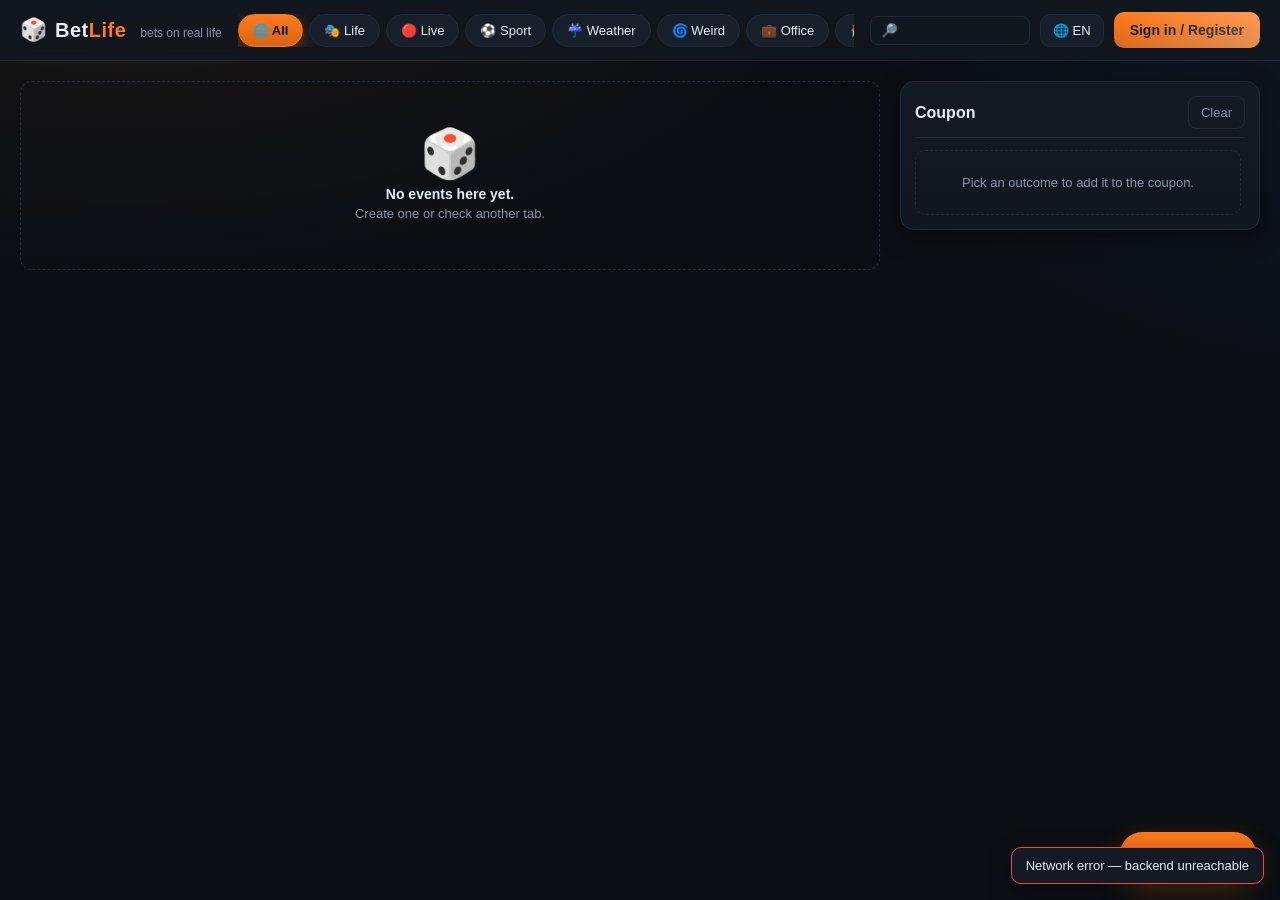
==== commit c4a58a01: "BetLife v2: real backend (FastAPI on Fly), JWT auth, real sport+weather, mobile polish Phase 3: - Fa" ====
--- a/betslife/index.html
+++ b/betslife/index.html
@@ -2,7 +2,8 @@
 <html lang="ru">
 <head>
 <meta charset="UTF-8" />
-<meta name="viewport" content="width=device-width, initial-scale=1.0" />
+<meta name="viewport" content="width=device-width, initial-scale=1.0, viewport-fit=cover" />
+<meta name="theme-color" content="#0e1116" />
 <title>BetLife — ставки на жизнь</title>
 <link rel="stylesheet" href="style.css" />
 <link rel="icon" href="data:image/svg+xml;utf8,<svg xmlns='http://www.w3.org/2000/svg' viewBox='0 0 64 64'><text y='50' font-size='52'>🎲</text></svg>" />
@@ -16,9 +17,11 @@
     </div>
 
     <nav class="tabs" id="tabs">
-      <button class="tab active" data-cat="life" data-i18n-html="🎭 {tab_life}"></button>
+      <button class="tab active" data-cat="all" data-i18n-html="🌐 {tab_all}"></button>
+      <button class="tab" data-cat="life" data-i18n-html="🎭 {tab_life}"></button>
       <button class="tab" data-cat="streams" data-i18n-html="🔴 {tab_streams}"></button>
       <button class="tab" data-cat="sport" data-i18n-html="⚽ {tab_sport}"></button>
+      <button class="tab" data-cat="weather" data-i18n-html="☔ {tab_weather}"></button>
       <button class="tab" data-cat="weird" data-i18n-html="🌀 {tab_weird}"></button>
       <button class="tab" data-cat="office" data-i18n-html="💼 {tab_office}"></button>
       <button class="tab" data-cat="home" data-i18n-html="🏠 {tab_home}"></button>
@@ -27,6 +30,7 @@
     </nav>
 
     <div class="topbar-right">
+      <input type="search" id="search-input" class="search-input" placeholder="🔎" autocomplete="off" />
       <div class="lang-picker" title="Language">
         <span id="lang-current">🌐 RU</span>
         <select id="lang-select" aria-label="Language"></select>
@@ -34,11 +38,18 @@
       <div id="auth-block">
         <!-- filled dynamically: either "Sign in / Register" button or user chip -->
       </div>
+      <button class="hamburger" id="hamburger" aria-label="Menu">☰</button>
     </div>
   </header>
 
   <main class="layout">
-    <section class="events" id="events"></section>
+    <section class="events" id="events">
+      <div class="empty-hint" id="empty-hint" hidden>
+        <div class="emoji" style="font-size:48px;line-height:1">🎲</div>
+        <div class="title" data-i18n="empty_events">Пока нет событий в этой категории.</div>
+        <div class="hint" data-i18n="empty_events_hint">Создай своё событие или загляни в другую вкладку.</div>
+      </div>
+    </section>
 
     <aside class="coupon">
       <div class="coupon-header">
@@ -53,7 +64,7 @@
         <div class="row"><span data-i18n="total_odds">Общий коэф.</span><span id="coupon-odds">1.00</span></div>
         <label class="stake-row">
           <span data-i18n="stake">Ставка, ₽</span>
-          <input type="number" id="stake" min="10" step="10" value="100" />
+          <input type="number" id="stake" min="10" step="10" value="100" inputmode="numeric" />
         </label>
         <div class="row big"><span data-i18n="possible_win">Возможный выигрыш</span><span id="coupon-win">100 ₽</span></div>
         <button class="btn-primary" id="place-bet" data-i18n="place_bet">Сделать ставку</button>
@@ -74,6 +85,7 @@
         <div class="auth-tabs">
           <button class="auth-tab active" data-mode="login" data-i18n="login">Войти</button>
           <button class="auth-tab" data-mode="register" data-i18n="register">Регистрация</button>
+          <button class="auth-tab" data-mode="recover" data-i18n="recover">Восстановить</button>
         </div>
         <div id="auth-avatar-row" class="auth-avatar-row" hidden>
           <span class="hint" data-i18n="auth_choose_avatar">Выбери аватарку</span>
@@ -83,15 +95,42 @@
           <span data-i18n="auth_username">Имя пользователя</span>
           <input type="text" id="auth-username" autocomplete="username" maxlength="30" />
         </label>
-        <label class="field">
+        <label class="field" id="auth-password-field">
           <span data-i18n="auth_password">Пароль</span>
           <input type="password" id="auth-password" autocomplete="current-password" />
         </label>
+        <label class="field" id="auth-recovery-field" hidden>
+          <span data-i18n="auth_recovery_code">Код восстановления</span>
+          <input type="text" id="auth-recovery-code" autocomplete="off" maxlength="20" />
+        </label>
+        <label class="field" id="auth-newpw-field" hidden>
+          <span data-i18n="auth_new_password">Новый пароль</span>
+          <input type="password" id="auth-new-password" autocomplete="new-password" />
+        </label>
         <div class="hint" id="auth-error" style="color: var(--red); display: none;"></div>
+        <div class="hint" id="auth-info" style="color: var(--green); display: none;"></div>
       </div>
       <div class="modal-foot">
         <button class="btn-ghost" id="auth-cancel" data-i18n="cancel">Отмена</button>
         <button class="btn-primary" id="auth-submit" data-i18n="login">Войти</button>
+      </div>
+    </div>
+  </div>
+
+  <!-- Modal: recovery code shown after registration -->
+  <div class="modal-backdrop" id="recovery-shown-backdrop" hidden>
+    <div class="modal modal-narrow">
+      <div class="modal-head">
+        <h3 data-i18n="recovery_save_title">Сохрани код восстановления</h3>
+        <button class="btn-ghost" id="recovery-shown-close">✕</button>
+      </div>
+      <div class="modal-body">
+        <p data-i18n="recovery_save_text">Это твой одноразовый код для сброса пароля. Сохрани его в надёжном месте — увидеть его повторно нельзя.</p>
+        <div class="recovery-code" id="recovery-code-display">—</div>
+        <button class="btn-ghost" id="recovery-copy" data-i18n="copy">Копировать</button>
+      </div>
+      <div class="modal-foot">
+        <button class="btn-primary" id="recovery-shown-ok" data-i18n="recovery_save_ok">Я сохранил код</button>
       </div>
     </div>
   </div>
@@ -106,15 +145,15 @@
       <div class="modal-body">
         <label class="field">
           <span data-i18n="amount">Сумма, ₽</span>
-          <input type="number" id="payment-amount" min="10" step="100" value="1000" />
-        </label>
-        <div class="quick-amounts" id="quick-amounts">
-          <button type="button" class="chip" data-amount="500">+500 ₽</button>
-          <button type="button" class="chip" data-amount="1000">+1 000 ₽</button>
-          <button type="button" class="chip" data-amount="5000">+5 000 ₽</button>
-          <button type="button" class="chip" data-amount="10000">+10 000 ₽</button>
-        </div>
-        <div class="hint" id="payment-error" style="color: var(--red); display: none;"></div>
+          <input type="number" id="payment-amount" min="10" step="10" value="1000" inputmode="numeric" />
+        </label>
+        <div class="quick-amounts" id="payment-quick">
+          <button data-amt="500">+500</button>
+          <button data-amt="1000">+1000</button>
+          <button data-amt="5000">+5000</button>
+          <button data-amt="10000">+10000</button>
+        </div>
+        <div class="hint" id="payment-error" style="color:var(--red);display:none"></div>
       </div>
       <div class="modal-foot">
         <button class="btn-ghost" id="payment-cancel" data-i18n="cancel">Отмена</button>
@@ -123,118 +162,152 @@
     </div>
   </div>
 
-  <!-- Modal: add custom event -->
-  <div class="modal-backdrop" id="modal-backdrop" hidden>
+  <!-- Modal: profile drawer -->
+  <div class="modal-backdrop" id="profile-backdrop" hidden>
     <div class="modal">
       <div class="modal-head">
-        <h3 data-i18n="new_event">Новое событие</h3>
-        <button class="btn-ghost" id="modal-close">✕</button>
-      </div>
-      <div class="modal-body">
-        <label class="field">
-          <span data-i18n="event_title">Название события</span>
-          <input type="text" id="f-title" data-i18n-attr="placeholder:event_title_ph" placeholder="Например: Сосед Вася опоздает на работу" maxlength="120"/>
-        </label>
-        <div class="field-row">
+        <h3 data-i18n="profile">Профиль</h3>
+        <button class="btn-ghost" id="profile-close">✕</button>
+      </div>
+      <div class="modal-body">
+        <div class="profile-row">
+          <div class="profile-avatar" id="profile-avatar">🦊</div>
+          <div>
+            <div class="profile-username" id="profile-username">user</div>
+            <div class="profile-balance" id="profile-balance">0 ₽</div>
+          </div>
+        </div>
+        <div class="profile-stats" id="profile-stats">
+          <div><b id="ps-bets">0</b><span data-i18n="ps_bets">Ставок</span></div>
+          <div><b id="ps-won">0</b><span data-i18n="ps_won">Выиграно</span></div>
+          <div><b id="ps-lost">0</b><span data-i18n="ps_lost">Проиграно</span></div>
+          <div><b id="ps-events">0</b><span data-i18n="ps_events">Событий создал</span></div>
+        </div>
+        <div class="section-title" data-i18n="profile_change_avatar">Сменить аватар</div>
+        <div class="emoji-grid" id="profile-emoji-grid"></div>
+        <div class="section-title" data-i18n="profile_change_password">Сменить пароль</div>
+        <label class="field">
+          <span data-i18n="profile_old_password">Текущий пароль</span>
+          <input type="password" id="profile-old-password" />
+        </label>
+        <label class="field">
+          <span data-i18n="profile_new_password">Новый пароль</span>
+          <input type="password" id="profile-new-password" />
+        </label>
+        <button class="btn-ghost" id="profile-change-pw" data-i18n="profile_save_password">Сохранить пароль</button>
+        <div class="section-title" data-i18n="profile_export">Экспорт / импорт данных</div>
+        <div class="row-buttons">
+          <button class="btn-ghost" id="profile-export" data-i18n="export_data">Экспорт JSON</button>
+          <button class="btn-ghost" id="profile-import" data-i18n="import_data">Импорт</button>
+          <input type="file" id="profile-import-file" accept="application/json" hidden />
+        </div>
+        <div class="hint" id="profile-msg" style="display:none"></div>
+      </div>
+      <div class="modal-foot">
+        <button class="btn-ghost" id="profile-logout" data-i18n="logout">Выйти</button>
+      </div>
+    </div>
+  </div>
+
+  <!-- Modal: create event -->
+  <div class="modal-backdrop" id="add-backdrop" hidden>
+    <div class="modal">
+      <div class="modal-head">
+        <h3 data-i18n="create_event">Создать событие</h3>
+        <button class="btn-ghost" id="add-close">✕</button>
+      </div>
+      <div class="modal-body">
+        <div class="event-preview" id="event-preview">
+          <div class="event-preview-emoji" id="ep-emoji">🎯</div>
+          <div>
+            <div class="event-preview-title" id="ep-title" data-i18n="event_preview_title">Превью события</div>
+            <div class="event-preview-desc" id="ep-desc" data-i18n="event_preview_desc">Описание появится здесь</div>
+          </div>
+        </div>
+        <label class="field">
+          <span data-i18n="add_title">Заголовок</span>
+          <input type="text" id="add-title" maxlength="140" />
+        </label>
+        <label class="field">
+          <span data-i18n="add_desc">Описание</span>
+          <textarea id="add-desc" rows="2" maxlength="500"></textarea>
+        </label>
+        <div class="row-fields">
           <label class="field">
-            <span data-i18n="category">Категория</span>
-            <select id="f-category">
-              <option value="mine">🧑‍🎨 Mine</option>
-              <option value="life">🎭 Life</option>
-              <option value="office">💼 Office</option>
-              <option value="home">🏠 Home</option>
-              <option value="weird">🌀 Weird</option>
-              <option value="sport">⚽ Sport</option>
-            </select>
+            <span data-i18n="add_emoji">Эмодзи</span>
+            <input type="text" id="add-emoji" value="🎯" maxlength="4" />
           </label>
-        </div>
-        <label class="field">
-          <span data-i18n="description">Описание (необязательно)</span>
-          <textarea id="f-desc" rows="2" data-i18n-attr="placeholder:desc_ph" placeholder="Любые детали и правила"></textarea>
-        </label>
-
-        <div class="style-block">
-          <div class="hint" style="font-weight:600;color:var(--text)" data-i18n="style_event">Оформление события</div>
-          <div class="field-row">
-            <label class="field">
-              <span data-i18n="emoji">Эмодзи</span>
-              <input type="text" id="f-emoji" maxlength="2" value="🎯" />
-            </label>
-            <label class="field">
-              <span data-i18n="bg_color">Цвет фона</span>
-              <input type="color" id="f-bg1" value="#ff7a1a" />
-            </label>
-            <label class="field">
-              <span data-i18n="bg_gradient_2">Второй цвет</span>
-              <input type="color" id="f-bg2" value="#3a82f7" />
-            </label>
-          </div>
           <label class="field">
-            <span data-i18n="upload">Загрузить картинку</span>
-            <input type="file" id="f-image" accept="image/*" />
+            <span data-i18n="add_color1">Цвет 1</span>
+            <input type="color" id="add-color1" value="#ff7a18" />
           </label>
-          <div class="card-preview" id="card-preview"></div>
-        </div>
-
-        <div class="outcomes" id="outcomes"></div>
-        <button class="btn-ghost" id="add-outcome" data-i18n="add_outcome">+ Добавить исход</button>
-        <div class="hint" id="f-probsum"></div>
-      </div>
-      <div class="modal-foot">
-        <button class="btn-ghost" id="modal-cancel" data-i18n="cancel">Отмена</button>
-        <button class="btn-primary" id="modal-save" data-i18n="save">Сохранить</button>
-      </div>
-    </div>
-  </div>
-
-  <!-- Modal: resolve event (simulate outcome) -->
+          <label class="field">
+            <span data-i18n="add_color2">Цвет 2</span>
+            <input type="color" id="add-color2" value="#3a8dff" />
+          </label>
+        </div>
+        <div class="section-title" data-i18n="add_outcomes">Исходы (вероятности нормализуются)</div>
+        <div id="outcomes-list"></div>
+        <button class="btn-ghost" id="add-outcome-btn" data-i18n="add_outcome">+ Добавить исход</button>
+        <div class="hint" id="add-error" style="color:var(--red);display:none"></div>
+      </div>
+      <div class="modal-foot">
+        <button class="btn-ghost" id="add-cancel" data-i18n="cancel">Отмена</button>
+        <button class="btn-primary" id="add-submit" data-i18n="save">Сохранить</button>
+      </div>
+    </div>
+  </div>
+
+  <!-- Modal: bet result -->
   <div class="modal-backdrop" id="resolve-backdrop" hidden>
-    <div class="modal">
-      <div class="modal-head">
-        <h3 data-i18n="resolve_title">🎲 Результат</h3>
+    <div class="modal modal-narrow">
+      <div class="modal-head">
+        <h3 id="resolve-title">—</h3>
         <button class="btn-ghost" id="resolve-close">✕</button>
       </div>
       <div class="modal-body" id="resolve-body"></div>
-    </div>
-  </div>
-
-  <!-- Modal: live broadcast / chat -->
+      <div class="modal-foot">
+        <button class="btn-primary" id="resolve-ok" data-i18n="ok">Ок</button>
+      </div>
+    </div>
+  </div>
+
+  <!-- Modal: stream + chat -->
   <div class="modal-backdrop" id="stream-backdrop" hidden>
     <div class="modal modal-wide">
       <div class="modal-head">
-        <h3 id="stream-title">🔴 LIVE</h3>
-        <button class="btn-ghost" id="stream-close">✕</button>
+        <h3 id="stream-title">—</h3>
+        <div>
+          <span class="live-indicator"><span class="dot"></span><span id="stream-viewers">0</span></span>
+          <button class="btn-ghost" id="stream-close">✕</button>
+        </div>
       </div>
       <div class="modal-body stream-body">
-        <div class="stream-left">
-          <div class="stream-canvas-wrap">
-            <div class="live-pill"><span class="live-dot"></span><span data-i18n="live">LIVE</span> · <span id="stream-viewers">0</span></div>
-            <iframe id="stream-iframe" frameborder="0" allowfullscreen sandbox="allow-scripts allow-same-origin allow-presentation" hidden></iframe>
-            <canvas id="stream-canvas" width="640" height="360"></canvas>
-            <div class="stream-status" id="stream-status"></div>
+        <div class="stream-video" id="stream-video">
+          <canvas id="stream-canvas" width="640" height="360"></canvas>
+          <iframe id="stream-iframe" hidden></iframe>
+        </div>
+        <div class="stream-controls" id="stream-controls">
+          <button class="btn-ghost" id="stream-set-url" data-i18n="stream_set_url">Указать URL</button>
+          <button class="btn-ghost" id="stream-stop" hidden data-i18n="stream_stop">Завершить трансляцию</button>
+        </div>
+        <div class="chat">
+          <div class="chat-messages" id="chat-messages"></div>
+          <div class="chat-input">
+            <input type="text" id="chat-text" maxlength="500" placeholder="..." />
+            <button class="btn-primary" id="chat-send" data-i18n="send">Отправить</button>
           </div>
-          <div class="stream-meta" id="stream-meta"></div>
-        </div>
-        <div class="stream-right">
-          <div class="chat-header" data-i18n="stream_chat">Чат трансляции</div>
-          <div class="chat-list" id="chat-list"></div>
-          <form class="chat-form" id="chat-form">
-            <input type="text" id="chat-input" data-i18n-attr="placeholder:chat_ph" placeholder="Напишите комментарий…" maxlength="240" />
-            <button type="submit" class="btn-primary" data-i18n="send">Отправить</button>
-          </form>
-        </div>
-      </div>
-    </div>
-  </div>
-
-  <!-- Confetti canvas (overlay, non-interactive) -->
-  <canvas id="confetti" class="confetti-canvas"></canvas>
-
-  <!-- Toast -->
-  <div class="toast" id="toast" hidden></div>
+        </div>
+      </div>
+    </div>
+  </div>
+
+  <!-- Toasts -->
+  <div class="toasts" id="toasts"></div>
+  <div class="loader" id="loader" hidden><div class="spinner"></div></div>
 
   <script src="i18n.js"></script>
-  <script src="events.js"></script>
+  <script src="api.js"></script>
   <script src="app.js"></script>
 </body>
 </html>
--- a/betslife/style.css
+++ b/betslife/style.css
@@ -1178,3 +1178,282 @@
 /* --- RTL tweaks --------------------------------------------------------- */
 [dir="rtl"] .topbar { direction: rtl; }
 [dir="rtl"] .stake-row input { text-align: left; }
+
+/* ============================================================
+ * v2: backend-powered UI extras
+ * ============================================================ */
+
+/* Search input in topbar */
+.search-input {
+  background: var(--bg-2);
+  border: 1px solid var(--border);
+  border-radius: 8px;
+  padding: 6px 10px;
+  color: var(--text);
+  width: 160px;
+  transition: width 0.2s ease, border-color 0.2s ease;
+}
+.search-input:focus { width: 220px; border-color: var(--accent); outline: none; }
+
+/* User chip in topbar */
+.user-chip {
+  display: inline-flex;
+  align-items: center;
+  gap: 6px;
+  background: var(--bg-2);
+  border: 1px solid var(--border);
+  border-radius: 999px;
+  padding: 4px 6px;
+}
+.balance {
+  font-weight: 700; padding: 0 8px; min-width: 80px; text-align: center;
+  transition: background 0.6s ease;
+}
+.flash-green { animation: flashGreen 0.7s ease; border-radius: 6px; }
+.flash-red { animation: flashRed 0.7s ease; border-radius: 6px; }
+.balance-btn {
+  width: 26px; height: 26px; border-radius: 50%;
+  background: var(--bg-3); border: 1px solid var(--border); color: var(--text);
+  cursor: pointer; font-weight: 700;
+}
+.balance-btn:hover { background: var(--accent); border-color: var(--accent); color: #000; }
+.user-btn {
+  display: inline-flex; align-items: center; gap: 6px;
+  background: transparent; border: 0; color: var(--text); cursor: pointer;
+  padding: 4px 10px; border-radius: 999px;
+}
+.user-btn:hover { background: var(--bg-3); }
+.user-btn .username { font-weight: 600; max-width: 80px; overflow: hidden; text-overflow: ellipsis; }
+
+/* Hamburger (mobile only) */
+.hamburger {
+  display: none;
+  background: var(--bg-2); border: 1px solid var(--border); color: var(--text);
+  border-radius: 8px; padding: 6px 10px; font-size: 18px; cursor: pointer;
+}
+
+/* Profile modal extras */
+.profile-row { display: flex; align-items: center; gap: 14px; margin-bottom: 12px; }
+.profile-avatar { font-size: 56px; line-height: 1; }
+.profile-username { font-weight: 700; font-size: 18px; }
+.profile-balance { color: var(--accent); font-weight: 700; }
+.profile-stats {
+  display: grid; grid-template-columns: repeat(4, 1fr); gap: 6px; margin: 12px 0;
+}
+.profile-stats > div {
+  background: var(--bg-2); border: 1px solid var(--border);
+  border-radius: 10px; padding: 10px; text-align: center;
+}
+.profile-stats b { display: block; font-size: 18px; }
+.profile-stats span { color: var(--muted); font-size: 11px; }
+.section-title { margin: 14px 0 6px; color: var(--muted); text-transform: uppercase; font-size: 11px; letter-spacing: 1px; }
+.row-buttons { display: flex; gap: 8px; flex-wrap: wrap; }
+
+/* Recovery code display */
+.recovery-code {
+  font-family: 'Courier New', monospace;
+  font-size: 28px; font-weight: 700;
+  background: var(--bg-3); border: 1px dashed var(--accent);
+  padding: 16px; text-align: center; letter-spacing: 4px;
+  margin: 12px 0; border-radius: 10px; color: var(--accent);
+}
+
+/* History bet cards */
+.history-wrap { grid-column: 1 / -1; display: flex; flex-direction: column; gap: 10px; }
+.history-filters { display: flex; gap: 8px; flex-wrap: wrap; margin-bottom: 8px; }
+.history-filters .btn-ghost.active { border-color: var(--accent); color: var(--accent); }
+.bet-card {
+  background: var(--card, var(--panel)); border: 1px solid var(--border);
+  border-radius: 12px; padding: 12px; animation: slideUp 0.3s ease;
+}
+.bet-card.status-won { border-left: 3px solid var(--green); }
+.bet-card.status-lost { border-left: 3px solid var(--red); }
+.bet-card.status-pending { border-left: 3px solid var(--blue); }
+.bet-head { display: flex; justify-content: space-between; margin-bottom: 8px; }
+.bet-leg { display: flex; justify-content: space-between; padding: 6px 0; border-top: 1px dashed var(--border); font-size: 13px; }
+.bet-leg.leg-won { color: var(--green); }
+.bet-leg.leg-lost { color: var(--red); opacity: 0.7; }
+.bet-leg.leg-pending { color: var(--blue); }
+.leg-pick { color: var(--muted); }
+.bet-foot { display: flex; justify-content: space-between; margin-top: 8px; color: var(--muted); font-size: 12px; }
+
+/* Resolve modal */
+.resolve-head { display: flex; flex-direction: column; gap: 6px; padding-bottom: 8px; border-bottom: 1px solid var(--border); margin-bottom: 8px; }
+.resolve-leg { display: flex; justify-content: space-between; padding: 6px 0; border-top: 1px dashed var(--border); font-size: 13px; }
+.resolve-leg.leg-won { color: var(--green); }
+.resolve-leg.leg-lost { color: var(--red); }
+.resolve-leg.leg-pending { color: var(--blue); }
+
+/* Coupon items */
+.coupon-item {
+  display: flex; justify-content: space-between; align-items: center;
+  background: var(--bg-2); border: 1px solid var(--border);
+  border-radius: 10px; padding: 8px 10px; margin-bottom: 6px;
+  animation: slideUp 0.2s ease;
+}
+.ci-title { font-weight: 600; font-size: 13px; }
+.ci-pick { color: var(--muted); font-size: 12px; }
+.ci-right { display: flex; align-items: center; gap: 6px; }
+.ci-odds { color: var(--accent); font-weight: 700; }
+
+/* Event card extras */
+.event-card { padding: 14px; border-radius: 14px; margin-bottom: 12px; animation: slideUp 0.3s ease; }
+.event-head { display: flex; justify-content: space-between; align-items: center; margin-bottom: 6px; }
+.event-left { display: flex; align-items: center; gap: 10px; }
+.event-emoji { font-size: 32px; }
+.event-title { font-weight: 700; }
+.event-meta { color: var(--muted); font-size: 11px; }
+.event-right { display: flex; gap: 6px; }
+.event-desc { color: var(--muted); margin: 4px 0 8px; font-size: 13px; }
+.event-when { color: var(--muted); font-size: 12px; margin-bottom: 6px; }
+.outcomes { display: flex; gap: 8px; flex-wrap: wrap; }
+.outcome {
+  flex: 1 1 30%; min-width: 100px;
+  background: var(--bg-2); border: 1px solid var(--border); color: var(--text);
+  border-radius: 10px; padding: 8px 10px; cursor: pointer;
+  display: flex; justify-content: space-between; align-items: center;
+  transition: background 0.15s ease, transform 0.15s ease, border-color 0.15s ease;
+}
+.outcome:hover { background: var(--bg-3); transform: translateY(-1px); border-color: var(--accent); }
+.outcome.selected { background: var(--accent); color: #000; border-color: var(--accent); }
+.outcome.selected .outcome-odds { color: #000; }
+.outcome-odds { color: var(--accent); font-weight: 700; }
+
+/* Outcome draft (in create-event modal) */
+.outcome-draft { display: grid; grid-template-columns: 1fr 90px 36px; gap: 6px; margin-bottom: 6px; }
+.outcome-draft input { background: var(--bg-2); border: 1px solid var(--border); color: var(--text); padding: 6px 8px; border-radius: 6px; }
+.row-fields { display: grid; grid-template-columns: 1fr 1fr 1fr; gap: 8px; }
+
+/* Event preview (create modal) */
+.event-preview {
+  display: flex; align-items: center; gap: 12px;
+  border: 1px solid var(--border); border-radius: 10px;
+  padding: 10px; margin-bottom: 10px; min-height: 60px;
+}
+.event-preview-emoji { font-size: 32px; }
+.event-preview-title { font-weight: 700; }
+.event-preview-desc { color: rgba(255,255,255,0.85); font-size: 13px; }
+
+/* Stream modal */
+.modal-wide { max-width: 900px; width: 90vw; }
+.stream-body { display: grid; grid-template-rows: auto auto 1fr; gap: 8px; max-height: 80vh; }
+.stream-video { position: relative; aspect-ratio: 16/9; background: #000; border-radius: 10px; overflow: hidden; }
+.stream-video canvas, .stream-video iframe { width: 100%; height: 100%; display: block; border: 0; }
+.stream-controls { display: flex; gap: 8px; }
+.live-indicator { display: inline-flex; align-items: center; gap: 6px; color: var(--red); margin-right: 8px; font-weight: 700; font-size: 13px; }
+.live-indicator .dot { width: 8px; height: 8px; border-radius: 50%; background: var(--red); animation: pulseDot 1.5s infinite; }
+
+/* Chat */
+.chat { display: flex; flex-direction: column; min-height: 240px; max-height: 320px; border: 1px solid var(--border); border-radius: 10px; background: var(--bg-2); }
+.chat-messages { flex: 1; overflow-y: auto; padding: 8px; display: flex; flex-direction: column; gap: 6px; }
+.chat-msg { display: flex; align-items: flex-start; gap: 8px; animation: slideUp 0.2s ease; }
+.chat-avatar { font-size: 22px; }
+.chat-author { font-weight: 600; font-size: 12px; color: var(--accent); }
+.chat-text { font-size: 13px; word-break: break-word; }
+.chat-input { display: flex; gap: 6px; padding: 8px; border-top: 1px solid var(--border); }
+.chat-input input { flex: 1; background: var(--bg-3); border: 1px solid var(--border); color: var(--text); padding: 8px; border-radius: 8px; }
+
+/* Quick amounts */
+.quick-amounts { display: flex; gap: 6px; flex-wrap: wrap; margin-top: 6px; }
+.quick-amounts button { background: var(--bg-2); border: 1px solid var(--border); color: var(--text); padding: 4px 10px; border-radius: 999px; cursor: pointer; font-size: 12px; }
+.quick-amounts button:hover { border-color: var(--accent); color: var(--accent); }
+
+/* Emoji grid in profile */
+.emoji-grid { display: grid; grid-template-columns: repeat(8, 1fr); gap: 4px; }
+.emoji-cell { background: var(--bg-2); border: 1px solid var(--border); border-radius: 6px; padding: 4px; cursor: pointer; font-size: 22px; }
+.emoji-cell:hover, .emoji-cell.selected { background: var(--accent); border-color: var(--accent); }
+
+/* Confetti */
+.confetti {
+  position: fixed; top: -10px; width: 8px; height: 14px;
+  z-index: 100; pointer-events: none;
+  animation: confettiFall 2.5s linear forwards;
+  border-radius: 2px;
+}
+@keyframes confettiFall {
+  0% { transform: translateY(0) rotate(0); opacity: 1; }
+  100% { transform: translateY(100vh) rotate(720deg); opacity: 0.3; }
+}
+
+/* Loader */
+.loader {
+  position: fixed; inset: 0; background: rgba(0,0,0,0.5); display: flex; align-items: center; justify-content: center; z-index: 200;
+}
+.spinner { width: 40px; height: 40px; border: 3px solid var(--border); border-top-color: var(--accent); border-radius: 50%; animation: spin 0.8s linear infinite; }
+
+/* Toasts */
+.toasts {
+  position: fixed; bottom: 16px; right: 16px; display: flex; flex-direction: column; gap: 8px;
+  z-index: 150;
+}
+.toasts .toast {
+  position: static; transform: translateY(20px); opacity: 0;
+  transition: opacity 0.3s ease, transform 0.3s ease;
+  background: var(--panel); border: 1px solid var(--border); padding: 10px 14px; border-radius: 10px;
+  max-width: 320px; font-size: 13px; box-shadow: var(--shadow);
+}
+.toasts .toast.show { opacity: 1; transform: translateY(0); }
+.toasts .toast.ok { border-color: var(--green); }
+.toasts .toast.err { border-color: var(--red); }
+
+/* Empty hint */
+.empty-hint { grid-column: 1 / -1; text-align: center; color: var(--muted); padding: 48px 16px; border: 1px dashed var(--border); border-radius: 12px; animation: fadeIn 0.3s ease; }
+.empty-hint .title { color: var(--text); font-weight: 700; margin: 8px 0 4px; }
+.empty-hint .hint { font-size: 13px; }
+
+/* Auth tabs */
+.auth-tabs { display: flex; gap: 4px; margin-bottom: 12px; }
+.auth-tab { flex: 1; padding: 8px; background: var(--bg-2); border: 1px solid var(--border); color: var(--muted); cursor: pointer; border-radius: 8px; font-size: 13px; }
+.auth-tab.active { background: var(--accent); color: #000; border-color: var(--accent); font-weight: 600; }
+
+/* ----- Responsive ----- */
+@media (max-width: 980px) {
+  .layout { display: flex; flex-direction: column; padding: 12px; }
+  .coupon { position: sticky; bottom: 0; max-height: 50vh; overflow: auto; z-index: 4; }
+}
+
+@media (max-width: 720px) {
+  .topbar {
+    grid-template-columns: 1fr auto auto;
+    grid-template-rows: auto auto;
+    gap: 8px; padding: 8px 12px;
+  }
+  .logo-sub { display: none; }
+  .tabs {
+    grid-column: 1 / -1; order: 2;
+    overflow-x: auto; padding-bottom: 4px;
+    flex-wrap: nowrap !important;
+    -webkit-overflow-scrolling: touch;
+  }
+  .tabs::-webkit-scrollbar { height: 0; }
+  .tabs .tab { white-space: nowrap; flex-shrink: 0; }
+  .topbar-right { gap: 6px; flex-wrap: wrap; }
+  .search-input { display: none; }
+  .hamburger { display: inline-block; }
+  body.menu-open .search-input { display: inline-block; width: 100%; }
+  .lang-picker { font-size: 12px; }
+  .user-btn .username { display: none; }
+  .balance { min-width: 60px; font-size: 12px; }
+  .fab { bottom: auto; top: 64px; right: 12px; padding: 8px 12px; font-size: 13px; }
+  .modal { width: 94vw; max-width: 100%; max-height: 92vh; overflow: auto; }
+  .modal-wide { width: 96vw; max-width: 100%; }
+  .row-fields { grid-template-columns: 1fr; }
+  .profile-stats { grid-template-columns: repeat(2, 1fr); }
+  .emoji-grid { grid-template-columns: repeat(6, 1fr); }
+  .stream-body { max-height: 86vh; }
+  .chat { min-height: 180px; max-height: 220px; }
+  .outcomes { flex-direction: column; }
+  .outcome { flex: 1 1 100%; }
+  .outcome-draft { grid-template-columns: 1fr 80px 32px; }
+  .toasts { left: 8px; right: 8px; bottom: 8px; }
+  .toasts .toast { max-width: 100%; }
+}
+
+/* Stake row in coupon */
+.stake-row { display: flex; flex-direction: column; gap: 4px; margin: 8px 0; }
+.stake-row input { background: var(--bg-2); border: 1px solid var(--border); color: var(--text); padding: 8px; border-radius: 8px; font-size: 16px; font-weight: 600; }
+
+/* Coupon header */
+.coupon { display: flex; flex-direction: column; gap: 6px; }
+.coupon-header { display: flex; justify-content: space-between; align-items: center; margin-bottom: 6px; }
+
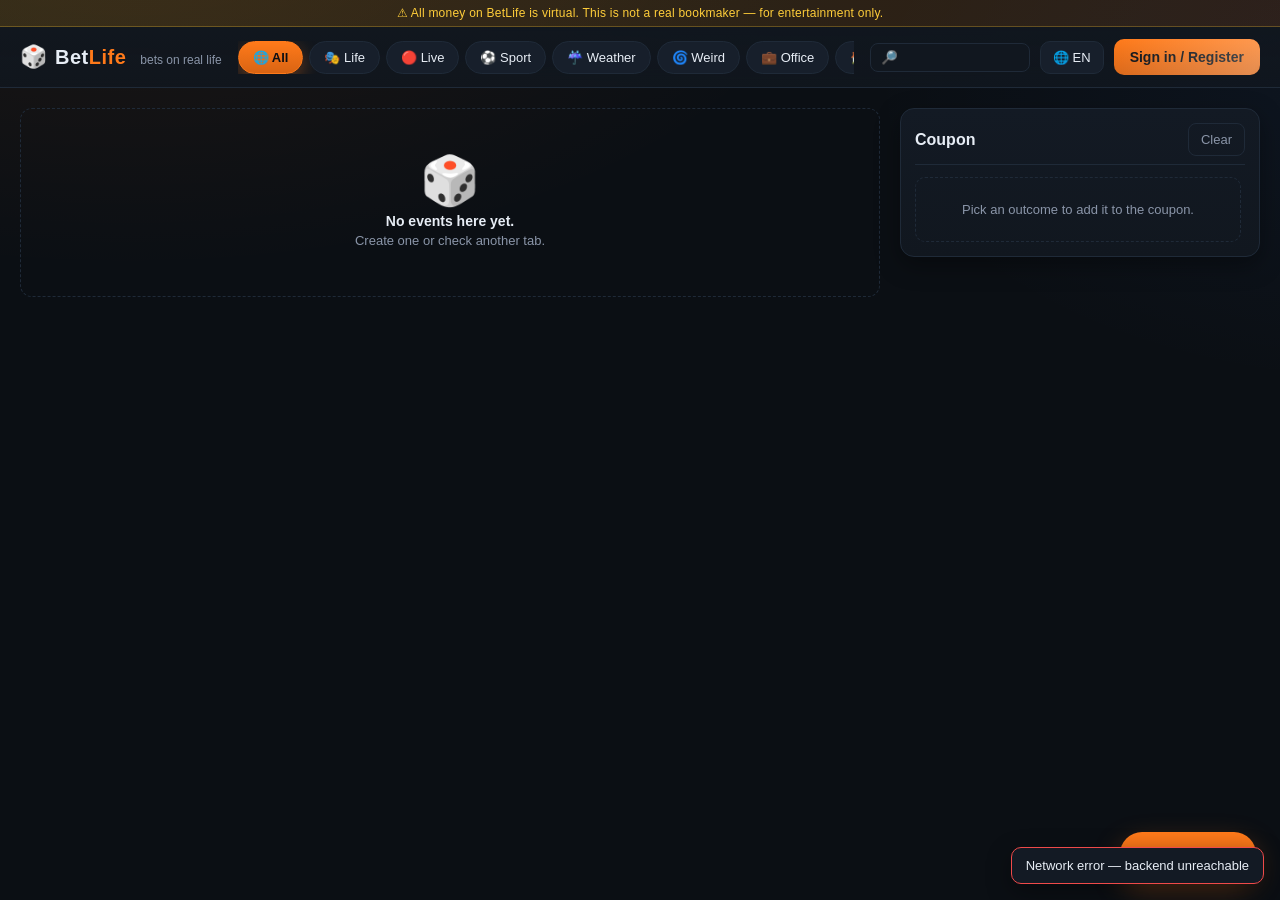
==== commit 7823eb51: "BetLife v3: moderation, captcha + email registration, photo avatars, admin panel, rate-limited chat " ====
--- a/betslife/index.html
+++ b/betslife/index.html
@@ -9,6 +9,7 @@
 <link rel="icon" href="data:image/svg+xml;utf8,<svg xmlns='http://www.w3.org/2000/svg' viewBox='0 0 64 64'><text y='50' font-size='52'>🎲</text></svg>" />
 </head>
 <body>
+  <div class="virtual-banner" id="virtual-banner" data-i18n="virtual_money_disclaimer">⚠ Все деньги на BetLife виртуальные. Это не реальный букмекер.</div>
   <header class="topbar">
     <div class="logo">
       <span class="logo-mark">🎲</span>
@@ -89,16 +90,36 @@
         </div>
         <div id="auth-avatar-row" class="auth-avatar-row" hidden>
           <span class="hint" data-i18n="auth_choose_avatar">Выбери аватарку</span>
+          <div class="avatar-upload-row">
+            <div class="avatar-upload-preview" id="auth-avatar-preview">🦊</div>
+            <div class="avatar-upload-actions">
+              <input type="file" id="auth-avatar-file" accept="image/*" hidden />
+              <button type="button" class="btn-ghost" id="auth-avatar-pick" data-i18n="upload_photo">📷 Загрузить фото</button>
+              <button type="button" class="btn-ghost" id="auth-avatar-clear" hidden data-i18n="clear">Очистить</button>
+            </div>
+          </div>
           <div class="emoji-grid" id="emoji-grid"></div>
         </div>
         <label class="field">
           <span data-i18n="auth_username">Имя пользователя</span>
           <input type="text" id="auth-username" autocomplete="username" maxlength="30" />
+        </label>
+        <label class="field" id="auth-email-field" hidden>
+          <span data-i18n="auth_email">Email (для восстановления, опционально)</span>
+          <input type="email" id="auth-email" autocomplete="email" maxlength="120" />
         </label>
         <label class="field" id="auth-password-field">
           <span data-i18n="auth_password">Пароль</span>
           <input type="password" id="auth-password" autocomplete="current-password" />
         </label>
+        <div class="field captcha-field" id="auth-captcha-field" hidden>
+          <span data-i18n="auth_captcha">Капча — реши пример</span>
+          <div class="captcha-row">
+            <span class="captcha-question" id="auth-captcha-question">—</span>
+            <input type="text" id="auth-captcha-answer" inputmode="numeric" autocomplete="off" maxlength="10" placeholder="=?" />
+            <button type="button" class="btn-ghost" id="auth-captcha-refresh" title="refresh">↻</button>
+          </div>
+        </div>
         <label class="field" id="auth-recovery-field" hidden>
           <span data-i18n="auth_recovery_code">Код восстановления</span>
           <input type="text" id="auth-recovery-code" autocomplete="off" maxlength="20" />
@@ -184,7 +205,21 @@
           <div><b id="ps-events">0</b><span data-i18n="ps_events">Событий создал</span></div>
         </div>
         <div class="section-title" data-i18n="profile_change_avatar">Сменить аватар</div>
+        <div class="avatar-upload-row">
+          <div class="avatar-upload-preview" id="profile-avatar-preview">🦊</div>
+          <div class="avatar-upload-actions">
+            <input type="file" id="profile-avatar-file" accept="image/*" hidden />
+            <button type="button" class="btn-ghost" id="profile-avatar-upload" data-i18n="upload_photo">📷 Загрузить фото</button>
+            <button type="button" class="btn-ghost" id="profile-avatar-remove" data-i18n="remove_photo" hidden>Удалить фото</button>
+          </div>
+        </div>
         <div class="emoji-grid" id="profile-emoji-grid"></div>
+        <div class="section-title" data-i18n="profile_email">Email</div>
+        <label class="field">
+          <span data-i18n="auth_email">Email</span>
+          <input type="email" id="profile-email" autocomplete="email" maxlength="120" />
+        </label>
+        <button class="btn-ghost" id="profile-save-email" data-i18n="save">Сохранить</button>
         <div class="section-title" data-i18n="profile_change_password">Сменить пароль</div>
         <label class="field">
           <span data-i18n="profile_old_password">Текущий пароль</span>
@@ -285,10 +320,13 @@
       <div class="modal-body stream-body">
         <div class="stream-video" id="stream-video">
           <canvas id="stream-canvas" width="640" height="360"></canvas>
-          <iframe id="stream-iframe" hidden></iframe>
+          <iframe id="stream-iframe" hidden allow="autoplay; fullscreen; picture-in-picture" allowfullscreen></iframe>
+          <video id="stream-video-el" hidden controls playsinline preload="metadata"></video>
         </div>
         <div class="stream-controls" id="stream-controls">
           <button class="btn-ghost" id="stream-set-url" data-i18n="stream_set_url">Указать URL</button>
+          <input type="file" id="stream-upload-file" accept="video/mp4,video/webm" hidden />
+          <button class="btn-ghost" id="stream-upload" data-i18n="stream_upload">📁 Загрузить mp4/webm</button>
           <button class="btn-ghost" id="stream-stop" hidden data-i18n="stream_stop">Завершить трансляцию</button>
         </div>
         <div class="chat">
--- a/betslife/style.css
+++ b/betslife/style.css
@@ -1457,3 +1457,69 @@
 .coupon { display: flex; flex-direction: column; gap: 6px; }
 .coupon-header { display: flex; justify-content: space-between; align-items: center; margin-bottom: 6px; }
 
+
+/* ----- Virtual money disclaimer banner ----- */
+.virtual-banner {
+  background: linear-gradient(90deg, #ffce3a22, #ff7a1822);
+  color: #ffce3a;
+  text-align: center;
+  font-size: 12px;
+  padding: 6px 12px;
+  border-bottom: 1px solid #ffce3a44;
+  letter-spacing: 0.02em;
+  position: sticky; top: 0; z-index: 60;
+}
+
+/* ----- Avatar upload widget ----- */
+.avatar-upload-row {
+  display: flex; align-items: center; gap: 12px; margin: 6px 0 10px;
+}
+.avatar-upload-preview {
+  width: 64px; height: 64px; border-radius: 50%;
+  background: var(--bg-2); border: 2px solid var(--border);
+  display: flex; align-items: center; justify-content: center;
+  font-size: 36px; line-height: 1; overflow: hidden;
+  background-size: cover; background-position: center;
+}
+.avatar-upload-preview img {
+  width: 100%; height: 100%; object-fit: cover;
+}
+.avatar-upload-actions { display: flex; gap: 6px; flex-wrap: wrap; }
+
+/* ----- Captcha widget ----- */
+.captcha-row {
+  display: flex; align-items: center; gap: 8px;
+  background: var(--bg-2); border: 1px solid var(--border);
+  border-radius: 8px; padding: 6px 10px; min-height: 40px;
+}
+.captcha-question {
+  font-family: ui-monospace, "JetBrains Mono", monospace;
+  font-size: 18px; font-weight: 700;
+  background: linear-gradient(90deg, #ff7a18, #3a8dff);
+  -webkit-background-clip: text; background-clip: text; color: transparent;
+  letter-spacing: 0.05em;
+  flex: 0 0 auto; padding: 4px 8px;
+  border-right: 1px dashed var(--border);
+}
+.captcha-row input {
+  flex: 1; background: transparent; border: none;
+  color: var(--text); font-size: 16px; font-weight: 600; outline: none;
+}
+.captcha-row button { padding: 4px 8px; font-size: 16px; }
+
+/* Avatar in chat / topbar — show photo if avatar_url is present */
+.avatar-img {
+  width: 28px; height: 28px; border-radius: 50%; object-fit: cover;
+  vertical-align: middle;
+}
+.user-btn .avatar-img { width: 24px; height: 24px; }
+.chat-msg .avatar-img { width: 28px; height: 28px; }
+.event-card .author-avatar img { width: 100%; height: 100%; object-fit: cover; border-radius: 50%; }
+
+/* Stream video element */
+.stream-video video { width: 100%; max-height: 50vh; background: #000; border-radius: 8px; }
+
+/* Mute / banned label */
+.user-banned-pill { background: var(--red); color: white; padding: 2px 6px; border-radius: 6px; font-size: 11px; font-weight: 700; margin-left: 4px; }
+.user-mod-pill { background: #3a8dff; color: white; padding: 2px 6px; border-radius: 6px; font-size: 11px; font-weight: 700; margin-left: 4px; }
+.user-admin-pill { background: linear-gradient(90deg,#ff7a18,#ff3a8d); color: white; padding: 2px 6px; border-radius: 6px; font-size: 11px; font-weight: 700; margin-left: 4px; }
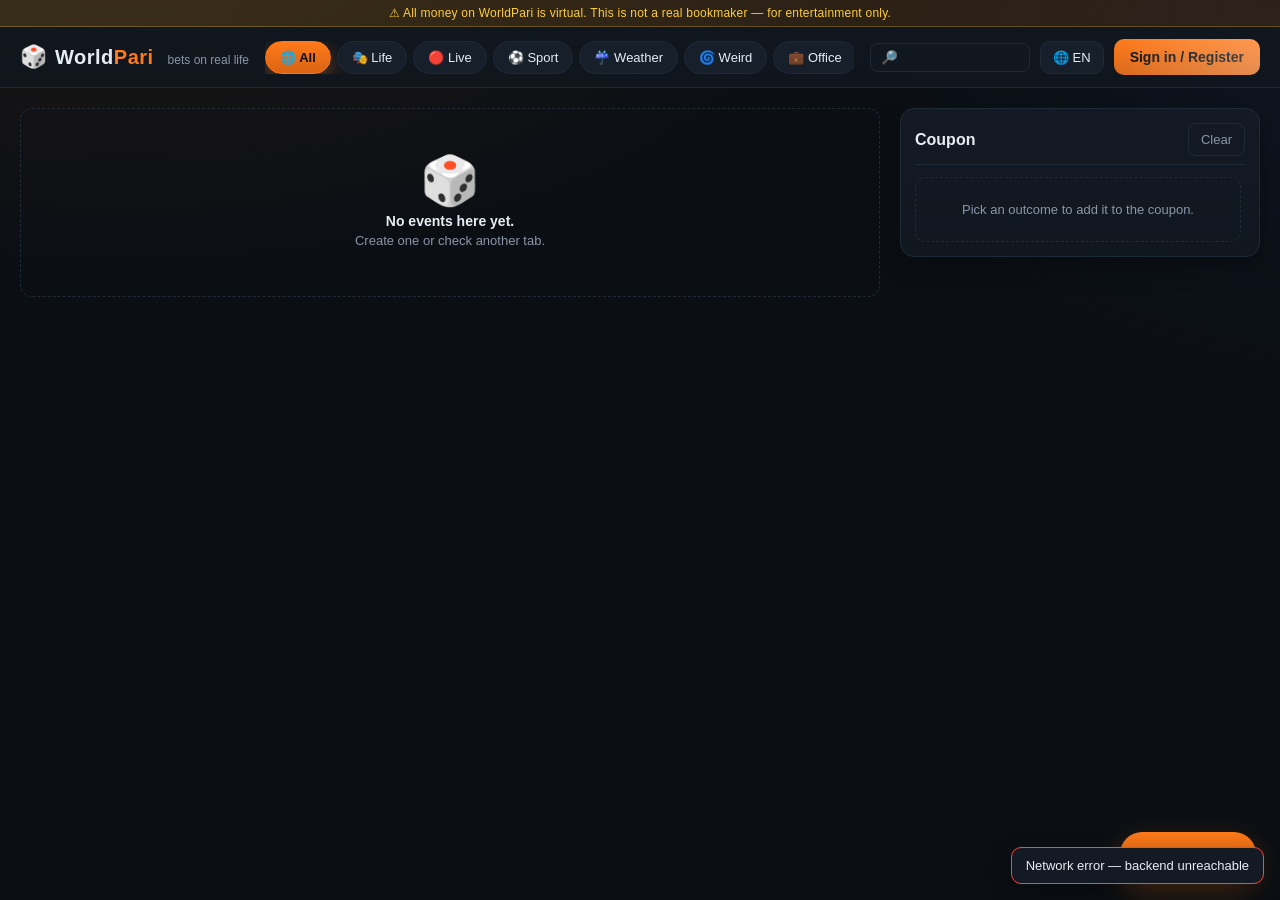
==== commit 4ed73e43: "Rename brand BetLife -> WorldPari (UI/header/admin/i18n/disclaimer/site_name) Co-Authored-By: Андрей" ====
--- a/betslife/index.html
+++ b/betslife/index.html
@@ -4,16 +4,16 @@
 <meta charset="UTF-8" />
 <meta name="viewport" content="width=device-width, initial-scale=1.0, viewport-fit=cover" />
 <meta name="theme-color" content="#0e1116" />
-<title>BetLife — ставки на жизнь</title>
+<title>WorldPari — ставки на жизнь</title>
 <link rel="stylesheet" href="style.css" />
 <link rel="icon" href="data:image/svg+xml;utf8,<svg xmlns='http://www.w3.org/2000/svg' viewBox='0 0 64 64'><text y='50' font-size='52'>🎲</text></svg>" />
 </head>
 <body>
-  <div class="virtual-banner" id="virtual-banner" data-i18n="virtual_money_disclaimer">⚠ Все деньги на BetLife виртуальные. Это не реальный букмекер.</div>
+  <div class="virtual-banner" id="virtual-banner" data-i18n="virtual_money_disclaimer">⚠ Все деньги на WorldPari виртуальные. Это не реальный букмекер.</div>
   <header class="topbar">
     <div class="logo">
       <span class="logo-mark">🎲</span>
-      <span class="logo-text">Bet<span class="accent">Life</span></span>
+      <span class="logo-text">World<span class="accent">Pari</span></span>
       <span class="logo-sub" data-i18n="tagline">ставки на жизнь</span>
     </div>
 
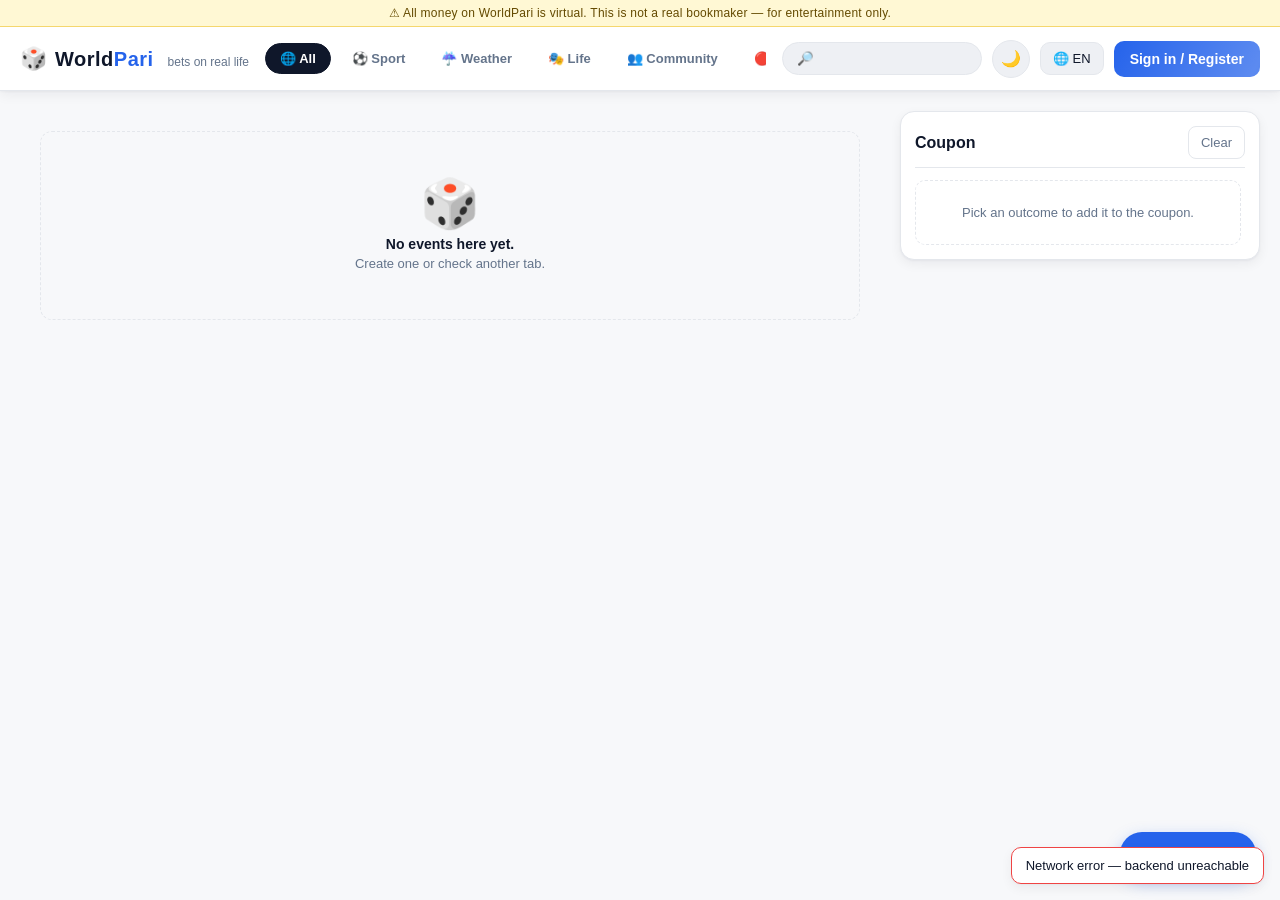
==== commit df8761e1: "Polymarket-style redesign: light theme + toggle, binary Yes/No cards, community tab, market volume C" ====
--- a/betslife/index.html
+++ b/betslife/index.html
@@ -3,7 +3,8 @@
 <head>
 <meta charset="UTF-8" />
 <meta name="viewport" content="width=device-width, initial-scale=1.0, viewport-fit=cover" />
-<meta name="theme-color" content="#0e1116" />
+<meta name="theme-color" content="#ffffff" />
+<script>(function(){try{var t=localStorage.getItem('worldpari.theme')||'light';document.documentElement.setAttribute('data-theme',t);}catch(e){}})();</script>
 <title>WorldPari — ставки на жизнь</title>
 <link rel="stylesheet" href="style.css" />
 <link rel="icon" href="data:image/svg+xml;utf8,<svg xmlns='http://www.w3.org/2000/svg' viewBox='0 0 64 64'><text y='50' font-size='52'>🎲</text></svg>" />
@@ -19,10 +20,11 @@
 
     <nav class="tabs" id="tabs">
       <button class="tab active" data-cat="all" data-i18n-html="🌐 {tab_all}"></button>
-      <button class="tab" data-cat="life" data-i18n-html="🎭 {tab_life}"></button>
-      <button class="tab" data-cat="streams" data-i18n-html="🔴 {tab_streams}"></button>
       <button class="tab" data-cat="sport" data-i18n-html="⚽ {tab_sport}"></button>
       <button class="tab" data-cat="weather" data-i18n-html="☔ {tab_weather}"></button>
+      <button class="tab" data-cat="life" data-i18n-html="🎭 {tab_life}"></button>
+      <button class="tab" data-cat="community" data-i18n-html="👥 {tab_community}"></button>
+      <button class="tab" data-cat="streams" data-i18n-html="🔴 {tab_streams}"></button>
       <button class="tab" data-cat="weird" data-i18n-html="🌀 {tab_weird}"></button>
       <button class="tab" data-cat="office" data-i18n-html="💼 {tab_office}"></button>
       <button class="tab" data-cat="home" data-i18n-html="🏠 {tab_home}"></button>
@@ -32,6 +34,7 @@
 
     <div class="topbar-right">
       <input type="search" id="search-input" class="search-input" placeholder="🔎" autocomplete="off" />
+      <button class="theme-toggle" id="theme-toggle" type="button" title="Theme" aria-label="Toggle theme">🌙</button>
       <div class="lang-picker" title="Language">
         <span id="lang-current">🌐 RU</span>
         <select id="lang-select" aria-label="Language"></select>
--- a/betslife/style.css
+++ b/betslife/style.css
@@ -1,18 +1,56 @@
 :root {
+  /* Light theme — default, Polymarket-like */
+  --bg: #ffffff;
+  --bg-2: #f7f8fa;
+  --bg-3: #eef0f4;
+  --panel: #ffffff;
+  --card: #ffffff;
+  --border: #e4e7ec;
+  --border-strong: #cbd0d8;
+  --text: #0f172a;
+  --muted: #64748b;
+  --accent: #2563eb;          /* Polymarket-ish blue */
+  --accent-2: #1d4ed8;
+  --green: #10b981;
+  --green-2: #059669;
+  --red: #ef4444;
+  --red-2: #dc2626;
+  --blue: #3a82f7;
+  --yes: #10b981;
+  --yes-bg: #d1fae5;
+  --yes-bg-strong: #a7f3d0;
+  --no: #ef4444;
+  --no-bg: #fee2e2;
+  --no-bg-strong: #fecaca;
+  --shadow: 0 1px 2px rgba(15,23,42,0.04), 0 4px 12px rgba(15,23,42,0.06);
+  --shadow-lg: 0 4px 8px rgba(15,23,42,0.06), 0 16px 32px rgba(15,23,42,0.10);
+}
+
+:root[data-theme="dark"] {
   --bg: #0b0f14;
   --bg-2: #11171f;
   --bg-3: #171f2b;
   --panel: #131a24;
+  --card: #131a24;
   --border: #1f2a38;
+  --border-strong: #2b3a4f;
   --text: #e7edf5;
   --muted: #8a95a8;
-  --accent: #ff7a1a;
-  --accent-2: #ffb454;
+  --accent: #4d8bff;
+  --accent-2: #6aa1ff;
   --green: #2fbf71;
   --green-2: #1f8f51;
   --red: #ef4a4a;
+  --red-2: #d83a3a;
   --blue: #3a82f7;
+  --yes: #2fbf71;
+  --yes-bg: rgba(47,191,113,0.12);
+  --yes-bg-strong: rgba(47,191,113,0.22);
+  --no: #ef4a4a;
+  --no-bg: rgba(239,74,74,0.10);
+  --no-bg-strong: rgba(239,74,74,0.20);
   --shadow: 0 8px 24px rgba(0, 0, 0, 0.35);
+  --shadow-lg: 0 16px 40px rgba(0,0,0,0.45);
 }
 
 * { box-sizing: border-box; }
@@ -23,14 +61,17 @@
 html, body {
   margin: 0;
   padding: 0;
-  background:
-    radial-gradient(1200px 600px at 10% -10%, rgba(255, 122, 26, 0.08), transparent 60%),
-    radial-gradient(900px 500px at 110% 10%, rgba(58, 130, 247, 0.06), transparent 60%),
-    var(--bg);
+  background: var(--bg-2);
   color: var(--text);
   font-family: -apple-system, BlinkMacSystemFont, "Segoe UI", Roboto, Inter, Arial, sans-serif;
   min-height: 100vh;
   font-size: 14px;
+}
+:root[data-theme="dark"] body {
+  background:
+    radial-gradient(1200px 600px at 10% -10%, rgba(77, 139, 255, 0.06), transparent 60%),
+    radial-gradient(900px 500px at 110% 10%, rgba(58, 130, 247, 0.06), transparent 60%),
+    var(--bg);
 }
 
 /* --- Animations --------------------------------------------------------- */
@@ -89,10 +130,13 @@
   gap: 16px;
   align-items: center;
   padding: 12px 20px;
-  background: linear-gradient(180deg, rgba(17, 23, 31, 0.95), rgba(17, 23, 31, 0.85));
+  background: var(--panel);
   backdrop-filter: blur(10px);
   border-bottom: 1px solid var(--border);
   animation: fadeIn 0.4s ease;
+}
+:root[data-theme="dark"] .topbar {
+  background: linear-gradient(180deg, rgba(17, 23, 31, 0.95), rgba(17, 23, 31, 0.85));
 }
 .logo {
   display: flex;
@@ -139,11 +183,11 @@
   transform: translateY(-1px);
 }
 .tab.active {
-  background: linear-gradient(180deg, var(--accent), #d96413);
-  color: #0b0f14;
-  border-color: var(--accent);
+  background: var(--text);
+  color: var(--bg);
+  border-color: var(--text);
   font-weight: 700;
-  box-shadow: 0 6px 18px rgba(255, 122, 26, 0.35);
+  box-shadow: 0 6px 18px rgba(15, 23, 42, 0.18);
 }
 
 .topbar-right {
@@ -182,8 +226,8 @@
   gap: 8px;
   padding: 8px 14px;
   border-radius: 10px;
-  background: linear-gradient(180deg, var(--accent), #d96413);
-  color: #0b0f14;
+  background: var(--accent);
+  color: #ffffff;
   font-weight: 800;
   font-size: 13px;
   border: none;
@@ -293,8 +337,8 @@
 .btn-ghost:hover { color: var(--text); border-color: var(--accent); }
 
 .btn-primary {
-  background: linear-gradient(180deg, var(--accent), #d96413);
-  color: #0b0f14;
+  background: var(--accent);
+  color: #ffffff;
   border: none;
   border-radius: 10px;
   padding: 10px 16px;
@@ -635,8 +679,8 @@
   position: fixed;
   right: 24px;
   bottom: 24px;
-  background: linear-gradient(180deg, var(--accent), #d96413);
-  color: #0b0f14;
+  background: var(--accent);
+  color: #ffffff;
   border: none;
   border-radius: 999px;
   padding: 14px 20px;
@@ -810,8 +854,8 @@
   transition: all 0.15s ease;
 }
 .auth-tab.active {
-  background: linear-gradient(180deg, var(--accent), #d96413);
-  color: #0b0f14;
+  background: var(--accent);
+  color: #ffffff;
 }
 .auth-avatar-row {
   display: flex;
@@ -834,7 +878,7 @@
 }
 .emoji-grid button:hover { transform: scale(1.1); border-color: var(--accent); }
 .emoji-grid button.selected {
-  background: linear-gradient(180deg, var(--accent), #d96413);
+  background: var(--accent);
   border-color: var(--accent);
 }
 
@@ -1523,3 +1567,342 @@
 .user-banned-pill { background: var(--red); color: white; padding: 2px 6px; border-radius: 6px; font-size: 11px; font-weight: 700; margin-left: 4px; }
 .user-mod-pill { background: #3a8dff; color: white; padding: 2px 6px; border-radius: 6px; font-size: 11px; font-weight: 700; margin-left: 4px; }
 .user-admin-pill { background: linear-gradient(90deg,#ff7a18,#ff3a8d); color: white; padding: 2px 6px; border-radius: 6px; font-size: 11px; font-weight: 700; margin-left: 4px; }
+
+/* ============================================================
+   POLYMARKET-STYLE OVERRIDES (light theme = default)
+   These come last so they win the cascade over older rules.
+   ============================================================ */
+
+/* Theme toggle button in topbar */
+.theme-toggle {
+  background: var(--bg-3);
+  border: 1px solid var(--border);
+  color: var(--text);
+  width: 38px;
+  height: 38px;
+  border-radius: 999px;
+  display: inline-flex;
+  align-items: center;
+  justify-content: center;
+  font-size: 16px;
+  cursor: pointer;
+  transition: all 0.18s ease;
+}
+.theme-toggle:hover { border-color: var(--accent); transform: rotate(20deg); }
+
+/* Topbar — slightly cleaner Polymarket look */
+.topbar {
+  border-bottom: 1px solid var(--border);
+  box-shadow: var(--shadow);
+}
+.logo-text { color: var(--text); }
+.logo-text .accent { color: var(--accent); }
+.logo-mark { animation: none; }
+
+/* Tab chips */
+.tabs { padding: 4px 0; }
+.tab {
+  background: transparent;
+  border: 1px solid transparent;
+  color: var(--muted);
+  font-weight: 600;
+  padding: 7px 14px;
+}
+.tab:hover {
+  background: var(--bg-3);
+  border-color: transparent;
+  color: var(--text);
+  transform: none;
+}
+.tab.active {
+  background: var(--text);
+  color: var(--bg);
+  border-color: var(--text);
+  box-shadow: none;
+}
+
+/* Layout background */
+.layout { background: transparent; }
+
+/* Event grid */
+.events {
+  display: grid;
+  grid-template-columns: repeat(auto-fill, minmax(320px, 1fr));
+  gap: 12px;
+  padding: 20px;
+}
+@media (max-width: 720px) {
+  .events { padding: 12px; gap: 10px; grid-template-columns: 1fr; }
+}
+
+/* Polymarket-like card */
+.event-card {
+  position: relative;
+  background: var(--card) !important;
+  border: 1px solid var(--border) !important;
+  border-left: 4px solid var(--accent) !important;
+  border-radius: 12px;
+  padding: 16px;
+  box-shadow: var(--shadow);
+  transition: transform 0.12s ease, box-shadow 0.18s ease, border-color 0.18s ease;
+  display: flex;
+  flex-direction: column;
+  gap: 12px;
+}
+.event-card:hover {
+  transform: translateY(-2px);
+  box-shadow: var(--shadow-lg);
+}
+
+/* Header: emoji, title, optional category pill */
+.event-head { display: flex; gap: 12px; align-items: flex-start; justify-content: space-between; }
+.event-left { display: flex; gap: 12px; align-items: flex-start; flex: 1; min-width: 0; }
+.event-emoji {
+  font-size: 28px;
+  width: 44px; height: 44px;
+  display: flex; align-items: center; justify-content: center;
+  background: var(--bg-3);
+  border-radius: 10px;
+  flex-shrink: 0;
+}
+.event-title {
+  font-size: 15px;
+  font-weight: 700;
+  color: var(--text);
+  line-height: 1.35;
+  display: -webkit-box;
+  -webkit-line-clamp: 3;
+  -webkit-box-orient: vertical;
+  overflow: hidden;
+}
+.event-meta {
+  font-size: 11px;
+  color: var(--muted);
+  margin-top: 4px;
+  display: flex;
+  gap: 6px;
+  align-items: center;
+  flex-wrap: wrap;
+}
+.event-right { display: flex; gap: 6px; flex-shrink: 0; }
+
+/* Compact ghost buttons in card header */
+.event-card .btn-ghost.btn-sm {
+  border-radius: 8px;
+  padding: 5px 9px;
+  font-size: 11px;
+  background: var(--bg-3);
+  color: var(--muted);
+  border: 1px solid transparent;
+}
+.event-card .btn-ghost.btn-sm:hover { color: var(--text); border-color: var(--border); }
+
+.event-desc {
+  font-size: 13px;
+  color: var(--muted);
+  display: -webkit-box;
+  -webkit-line-clamp: 2;
+  -webkit-box-orient: vertical;
+  overflow: hidden;
+}
+.event-when { font-size: 11px; color: var(--muted); }
+
+/* === BINARY (Yes/No) RENDER — main feed style === */
+.outcomes.binary {
+  display: grid;
+  grid-template-columns: 1fr 1fr;
+  gap: 8px;
+  margin-top: auto;
+}
+.outcomes.binary .outcome {
+  display: flex;
+  flex-direction: column;
+  align-items: center;
+  justify-content: center;
+  gap: 2px;
+  padding: 12px 8px;
+  border-radius: 10px;
+  border: 1.5px solid;
+  font-weight: 700;
+  cursor: pointer;
+  transition: transform 0.05s ease, filter 0.15s ease, background 0.15s ease;
+  min-height: 64px;
+}
+.outcomes.binary .outcome.yes {
+  background: var(--yes-bg);
+  border-color: var(--yes-bg-strong);
+  color: var(--green-2);
+}
+.outcomes.binary .outcome.yes:hover {
+  background: var(--yes-bg-strong);
+  filter: brightness(0.97);
+}
+.outcomes.binary .outcome.no {
+  background: var(--no-bg);
+  border-color: var(--no-bg-strong);
+  color: var(--red-2);
+}
+.outcomes.binary .outcome.no:hover {
+  background: var(--no-bg-strong);
+  filter: brightness(0.97);
+}
+.outcomes.binary .outcome.selected {
+  outline: 3px solid var(--accent);
+  outline-offset: 1px;
+}
+.outcomes.binary .outcome:active { transform: translateY(1px); }
+.outcome-pct {
+  font-size: 22px;
+  font-weight: 800;
+  letter-spacing: -0.5px;
+  font-variant-numeric: tabular-nums;
+}
+.outcome-action {
+  font-size: 11px;
+  text-transform: uppercase;
+  letter-spacing: 0.4px;
+  opacity: 0.85;
+  font-weight: 700;
+}
+.outcome-odds-pill {
+  font-size: 11px;
+  color: var(--muted);
+  font-weight: 600;
+  margin-top: 1px;
+}
+
+/* === MULTI (3+ outcomes) — used for community / WTI-style === */
+.outcomes.multi {
+  display: flex;
+  flex-direction: column;
+  gap: 6px;
+  margin-top: auto;
+}
+.outcomes.multi .outcome {
+  display: grid;
+  grid-template-columns: 1fr auto auto;
+  align-items: center;
+  gap: 10px;
+  padding: 8px 10px;
+  border-radius: 8px;
+  border: 1px solid var(--border);
+  background: var(--bg-2);
+  cursor: pointer;
+  transition: border-color 0.15s ease, background 0.15s ease;
+  font-size: 13px;
+  text-align: left;
+}
+.outcomes.multi .outcome:hover { border-color: var(--accent); background: var(--bg-3); }
+.outcomes.multi .outcome.selected {
+  border-color: var(--accent);
+  background: var(--yes-bg);
+}
+.outcomes.multi .outcome-label-multi { color: var(--text); font-weight: 600; }
+.outcomes.multi .outcome-pct-multi {
+  font-weight: 800;
+  color: var(--text);
+  font-variant-numeric: tabular-nums;
+  min-width: 44px;
+  text-align: right;
+}
+.outcomes.multi .outcome-buy {
+  background: var(--bg-3);
+  border: 1px solid var(--border);
+  color: var(--text);
+  padding: 4px 10px;
+  border-radius: 6px;
+  font-size: 11px;
+  font-weight: 700;
+  cursor: pointer;
+}
+.outcomes.multi .outcome-buy:hover { background: var(--accent); color: #fff; border-color: var(--accent); }
+
+/* Volume / footer of card */
+.event-footer {
+  display: flex;
+  justify-content: space-between;
+  align-items: center;
+  font-size: 11px;
+  color: var(--muted);
+  border-top: 1px solid var(--border);
+  padding-top: 10px;
+  margin-top: 4px;
+}
+.event-footer .vol-label { display: flex; gap: 4px; align-items: center; }
+.event-footer .vol-amount {
+  color: var(--text);
+  font-weight: 700;
+  font-variant-numeric: tabular-nums;
+}
+.event-card .live-pill {
+  background: var(--red);
+  color: white;
+  padding: 2px 8px;
+  border-radius: 999px;
+  font-size: 10px;
+  font-weight: 700;
+  display: inline-flex;
+  align-items: center;
+  gap: 4px;
+}
+.event-card .live-pill::before {
+  content: ""; width: 6px; height: 6px; border-radius: 50%;
+  background: white; animation: pulseDot 1.5s infinite;
+}
+
+/* Coupon — light-theme tweaks */
+.coupon { background: var(--panel); border: 1px solid var(--border); box-shadow: var(--shadow); }
+.coupon-empty, .empty-hint { color: var(--muted); }
+
+/* Virtual money disclaimer banner */
+.virtual-banner {
+  background: #fff8d4;
+  color: #644a00;
+  border-bottom: 1px solid #f5d76e;
+}
+:root[data-theme="dark"] .virtual-banner {
+  background: rgba(255, 200, 50, 0.12);
+  color: #ffd97a;
+  border-bottom: 1px solid rgba(255, 200, 50, 0.3);
+}
+
+/* Search input */
+.search-input {
+  background: var(--bg-3);
+  border: 1px solid var(--border);
+  color: var(--text);
+  border-radius: 999px;
+  padding: 8px 14px;
+  width: 200px;
+}
+.search-input:focus { outline: none; border-color: var(--accent); }
+
+/* Lang picker matches search */
+.lang-picker { background: var(--bg-3); }
+
+/* Buttons readability fix on light theme */
+.btn-primary {
+  color: white;
+  background: var(--accent);
+}
+.btn-primary:hover { filter: brightness(1.08); }
+
+.auth-button {
+  background: var(--accent);
+  color: white;
+}
+
+/* FAB */
+.fab {
+  background: var(--accent) !important;
+  color: white !important;
+  box-shadow: 0 6px 16px rgba(37, 99, 235, 0.35) !important;
+}
+:root[data-theme="dark"] .fab {
+  box-shadow: 0 6px 16px rgba(77, 139, 255, 0.35) !important;
+}
+
+/* User chip on light bg */
+.user-chip { background: var(--bg-3); border: 1px solid var(--border); }
+.user-balance { color: var(--accent-2); }
+:root[data-theme="dark"] .user-balance { color: var(--accent); }
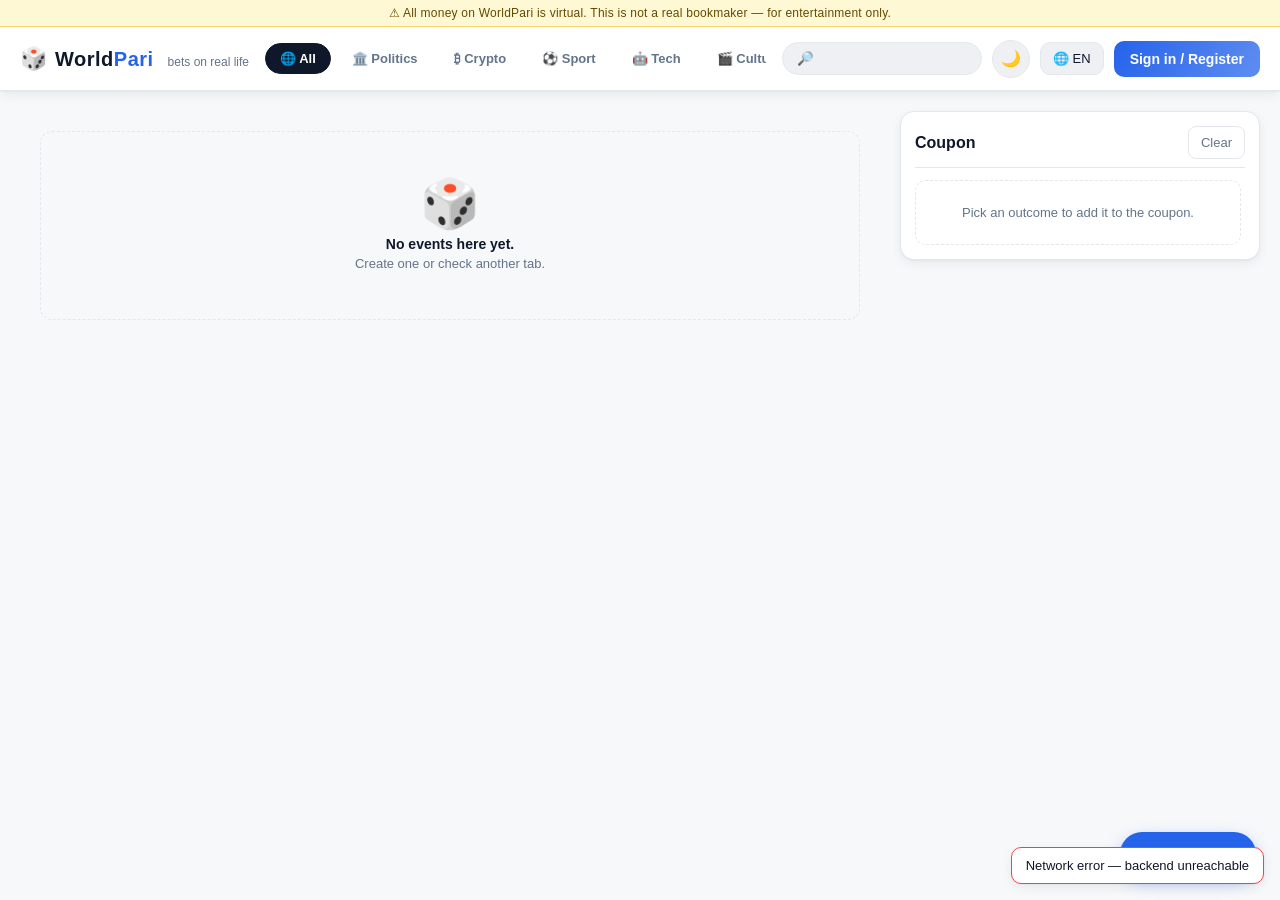
==== commit bdce88cf: "Replace seed events with 24 realistic Polymarket-style markets across politics/crypto/sport/tech/cul" ====
--- a/betslife/index.html
+++ b/betslife/index.html
@@ -20,14 +20,15 @@
 
     <nav class="tabs" id="tabs">
       <button class="tab active" data-cat="all" data-i18n-html="🌐 {tab_all}"></button>
+      <button class="tab" data-cat="politics" data-i18n-html="🏛️ {tab_politics}"></button>
+      <button class="tab" data-cat="crypto" data-i18n-html="₿ {tab_crypto}"></button>
       <button class="tab" data-cat="sport" data-i18n-html="⚽ {tab_sport}"></button>
+      <button class="tab" data-cat="tech" data-i18n-html="🤖 {tab_tech}"></button>
+      <button class="tab" data-cat="culture" data-i18n-html="🎬 {tab_culture}"></button>
       <button class="tab" data-cat="weather" data-i18n-html="☔ {tab_weather}"></button>
       <button class="tab" data-cat="life" data-i18n-html="🎭 {tab_life}"></button>
       <button class="tab" data-cat="community" data-i18n-html="👥 {tab_community}"></button>
       <button class="tab" data-cat="streams" data-i18n-html="🔴 {tab_streams}"></button>
-      <button class="tab" data-cat="weird" data-i18n-html="🌀 {tab_weird}"></button>
-      <button class="tab" data-cat="office" data-i18n-html="💼 {tab_office}"></button>
-      <button class="tab" data-cat="home" data-i18n-html="🏠 {tab_home}"></button>
       <button class="tab" data-cat="mine" data-i18n-html="🧑‍🎨 {tab_mine}"></button>
       <button class="tab" data-cat="history" data-i18n-html="📜 {tab_history}"></button>
     </nav>
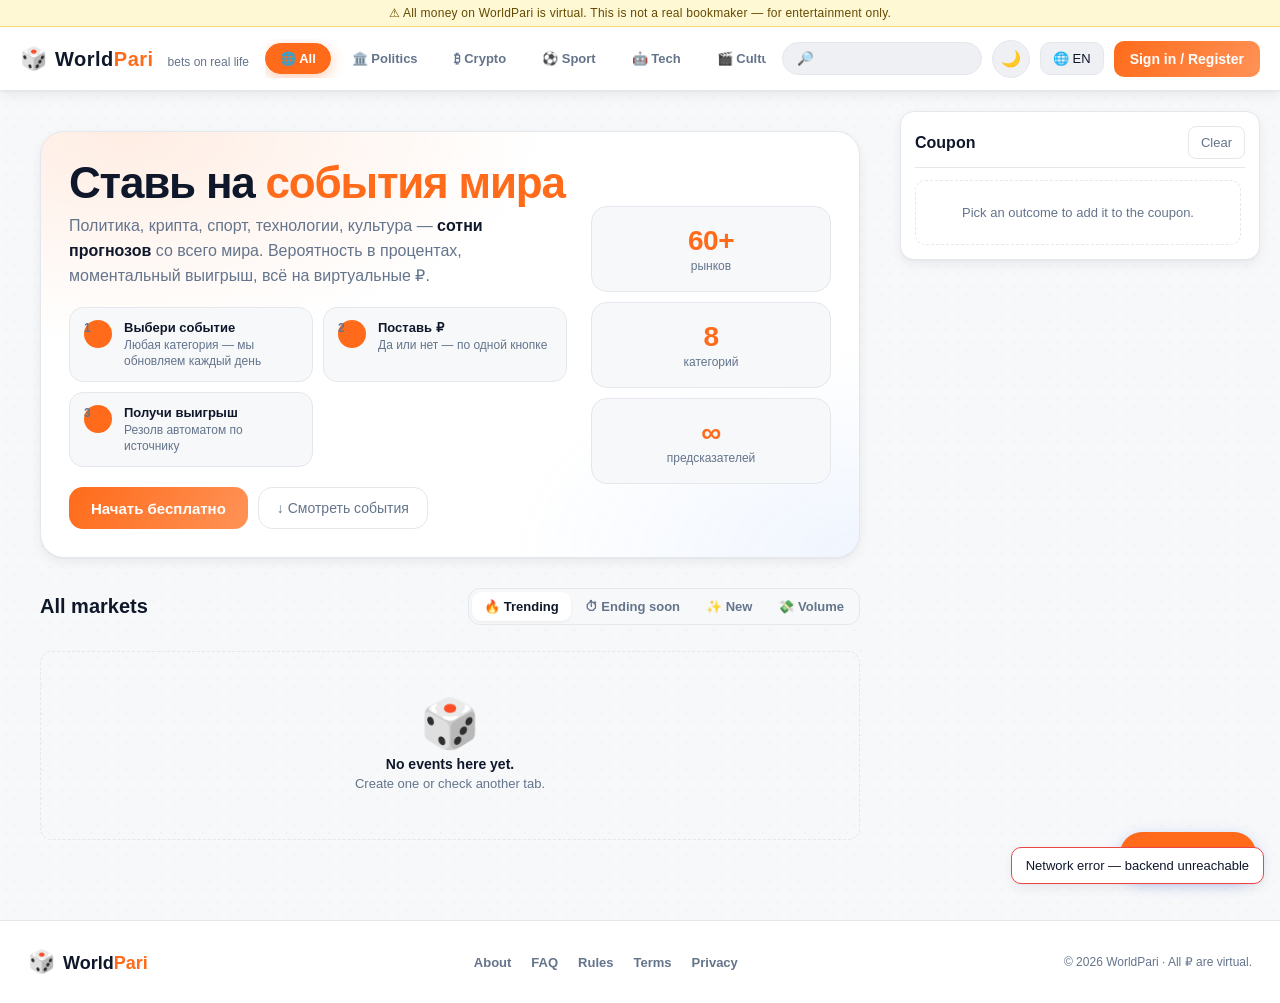
==== commit 23214b2f: "Launch readiness: hero + leaderboard + daily bonus + PWA + legal pages + 60+ events" ====
--- a/betslife/index.html
+++ b/betslife/index.html
@@ -5,9 +5,35 @@
 <meta name="viewport" content="width=device-width, initial-scale=1.0, viewport-fit=cover" />
 <meta name="theme-color" content="#ffffff" />
 <script>(function(){try{var t=localStorage.getItem('worldpari.theme')||'light';document.documentElement.setAttribute('data-theme',t);}catch(e){}})();</script>
-<title>WorldPari — ставки на жизнь</title>
+
+<title>WorldPari — ставки на события мира</title>
+<meta name="description" content="WorldPari — площадка предсказательных рынков. Ставь на политику, крипту, спорт, технологии, поп-культуру и погоду. Большие и малые события со всего мира, прозрачные вероятности и моментальные коэффициенты." />
+<meta name="keywords" content="ставки, предсказательный рынок, prediction market, politics, crypto, events, вероятности, worldpari" />
+<meta name="author" content="WorldPari" />
+<link rel="canonical" href="https://worldpari.com/" />
+<link rel="alternate" hreflang="ru" href="https://worldpari.ru/" />
+<link rel="alternate" hreflang="en" href="https://worldpari.com/" />
+
+<!-- Open Graph -->
+<meta property="og:type" content="website" />
+<meta property="og:site_name" content="WorldPari" />
+<meta property="og:title" content="WorldPari — ставки на события мира" />
+<meta property="og:description" content="Предсказательные рынки: политика, крипта, спорт, технологии. Сотни событий со всего мира, большие % и моментальные коэффициенты." />
+<meta property="og:url" content="https://worldpari.com/" />
+<meta property="og:image" content="https://worldpari.com/og.svg" />
+<meta property="og:locale" content="ru_RU" />
+<meta property="og:locale:alternate" content="en_US" />
+
+<!-- Twitter -->
+<meta name="twitter:card" content="summary_large_image" />
+<meta name="twitter:title" content="WorldPari — ставки на события мира" />
+<meta name="twitter:description" content="Предсказательные рынки: политика, крипта, спорт, технологии. Сотни событий со всего мира." />
+<meta name="twitter:image" content="https://worldpari.com/og.svg" />
+
 <link rel="stylesheet" href="style.css" />
-<link rel="icon" href="data:image/svg+xml;utf8,<svg xmlns='http://www.w3.org/2000/svg' viewBox='0 0 64 64'><text y='50' font-size='52'>🎲</text></svg>" />
+<link rel="icon" href="/favicon.svg" type="image/svg+xml" />
+<link rel="apple-touch-icon" href="/favicon.svg" />
+<link rel="manifest" href="/manifest.webmanifest" />
 </head>
 <body>
   <div class="virtual-banner" id="virtual-banner" data-i18n="virtual_money_disclaimer">⚠ Все деньги на WorldPari виртуальные. Это не реальный букмекер.</div>
@@ -29,6 +55,7 @@
       <button class="tab" data-cat="life" data-i18n-html="🎭 {tab_life}"></button>
       <button class="tab" data-cat="community" data-i18n-html="👥 {tab_community}"></button>
       <button class="tab" data-cat="streams" data-i18n-html="🔴 {tab_streams}"></button>
+      <button class="tab" data-cat="leaderboard" data-i18n-html="🏆 {tab_leaderboard}"></button>
       <button class="tab" data-cat="mine" data-i18n-html="🧑‍🎨 {tab_mine}"></button>
       <button class="tab" data-cat="history" data-i18n-html="📜 {tab_history}"></button>
     </nav>
@@ -49,6 +76,40 @@
 
   <main class="layout">
     <section class="events" id="events">
+      <!-- Hero: landing block shown only for logged-out users on the "all" tab.
+           The app.js handles showing/hiding dynamically. -->
+      <div class="hero" id="hero" hidden>
+        <div class="hero-main">
+          <h1 class="hero-title">Ставь на <span class="accent">события мира</span></h1>
+          <p class="hero-sub">Политика, крипта, спорт, технологии, культура — <b>сотни прогнозов</b> со всего мира. Вероятность в процентах, моментальный выигрыш, всё на виртуальные ₽.</p>
+          <div class="hero-steps">
+            <div class="hero-step"><span class="hero-step-num">1</span><div><b>Выбери событие</b><span>Любая категория — мы обновляем каждый день</span></div></div>
+            <div class="hero-step"><span class="hero-step-num">2</span><div><b>Поставь ₽</b><span>Да или нет — по одной кнопке</span></div></div>
+            <div class="hero-step"><span class="hero-step-num">3</span><div><b>Получи выигрыш</b><span>Резолв автоматом по источнику</span></div></div>
+          </div>
+          <div class="hero-cta">
+            <button class="btn-primary" id="hero-cta-register">Начать бесплатно</button>
+            <button class="btn-ghost" id="hero-cta-scroll">↓ Смотреть события</button>
+          </div>
+        </div>
+        <aside class="hero-stats" aria-label="Stats">
+          <div class="hero-stat"><b id="hs-events">60+</b><span>рынков</span></div>
+          <div class="hero-stat"><b id="hs-categories">8</b><span>категорий</span></div>
+          <div class="hero-stat"><b id="hs-users">∞</b><span>предсказателей</span></div>
+        </aside>
+      </div>
+
+      <!-- Toolbar: shown on list tabs (all/politics/...) — controls sort. -->
+      <div class="feed-toolbar" id="feed-toolbar" hidden>
+        <span class="feed-title" id="feed-title" data-i18n="feed_all">Все события</span>
+        <div class="segmented" role="tablist" aria-label="Sort">
+          <button class="seg active" data-sort="trending" data-i18n="sort_trending">🔥 Популярные</button>
+          <button class="seg" data-sort="ending" data-i18n="sort_ending">⏱ Скоро конец</button>
+          <button class="seg" data-sort="new" data-i18n="sort_new">✨ Новые</button>
+          <button class="seg" data-sort="volume" data-i18n="sort_volume">💸 Объём</button>
+        </div>
+      </div>
+
       <div class="empty-hint" id="empty-hint" hidden>
         <div class="emoji" style="font-size:48px;line-height:1">🎲</div>
         <div class="title" data-i18n="empty_events">Пока нет событий в этой категории.</div>
@@ -76,6 +137,23 @@
       </div>
     </aside>
   </main>
+
+  <footer class="site-footer">
+    <div class="site-footer-inner">
+      <div class="site-footer-brand">
+        <span class="logo-mark">🎲</span>
+        <span>World<span class="accent">Pari</span></span>
+      </div>
+      <nav class="site-footer-links">
+        <a href="/about.html" data-i18n="footer_about">О проекте</a>
+        <a href="/faq.html" data-i18n="footer_faq">FAQ</a>
+        <a href="/rules.html" data-i18n="footer_rules">Правила</a>
+        <a href="/terms.html" data-i18n="footer_terms">Условия</a>
+        <a href="/privacy.html" data-i18n="footer_privacy">Приватность</a>
+      </nav>
+      <div class="site-footer-meta">© 2026 WorldPari · <span data-i18n="footer_virtual">Все деньги виртуальные.</span></div>
+    </div>
+  </footer>
 
   <button class="fab" id="add-event-btn" title="Создать событие" data-i18n="add_event">+ Создать событие</button>
 
@@ -157,6 +235,42 @@
       <div class="modal-foot">
         <button class="btn-primary" id="recovery-shown-ok" data-i18n="recovery_save_ok">Я сохранил код</button>
       </div>
+    </div>
+  </div>
+
+  <!-- Modal: daily bonus -->
+  <div class="modal-backdrop" id="bonus-backdrop" hidden>
+    <div class="modal modal-narrow">
+      <div class="modal-head">
+        <h3 data-i18n="bonus_title">Ежедневный бонус</h3>
+        <button class="btn-ghost" id="bonus-close">✕</button>
+      </div>
+      <div class="modal-body">
+        <div class="bonus-hero">
+          <div class="bonus-coin">🪙</div>
+          <div class="bonus-amount" id="bonus-amount">+50 ₽</div>
+          <div class="bonus-streak" id="bonus-streak" data-i18n="bonus_day">День 1</div>
+        </div>
+        <div class="bonus-days" id="bonus-days"></div>
+        <div class="hint" id="bonus-hint"></div>
+      </div>
+      <div class="modal-foot">
+        <button class="btn-primary" id="bonus-claim" data-i18n="bonus_claim">Забрать</button>
+      </div>
+    </div>
+  </div>
+
+  <!-- Modal: event detail -->
+  <div class="modal-backdrop" id="event-detail-backdrop" hidden>
+    <div class="modal modal-wide">
+      <div class="modal-head">
+        <h3 id="ed-title">—</h3>
+        <div>
+          <button class="btn-ghost" id="ed-share" title="Share">🔗</button>
+          <button class="btn-ghost" id="ed-close">✕</button>
+        </div>
+      </div>
+      <div class="modal-body" id="ed-body"></div>
     </div>
   </div>
 
@@ -351,5 +465,6 @@
   <script src="i18n.js"></script>
   <script src="api.js"></script>
   <script src="app.js"></script>
+  <script>if ('serviceWorker' in navigator) { window.addEventListener('load', () => navigator.serviceWorker.register('/sw.js').catch(() => {})); }</script>
 </body>
 </html>
--- a/betslife/style.css
+++ b/betslife/style.css
@@ -9,8 +9,9 @@
   --border-strong: #cbd0d8;
   --text: #0f172a;
   --muted: #64748b;
-  --accent: #2563eb;          /* Polymarket-ish blue */
-  --accent-2: #1d4ed8;
+  --accent: #ff6b1a;          /* WorldPari warm orange */
+  --accent-2: #e15510;
+  --accent-soft: #fff1e6;     /* light orange for chip / hover backgrounds */
   --green: #10b981;
   --green-2: #059669;
   --red: #ef4444;
@@ -36,8 +37,9 @@
   --border-strong: #2b3a4f;
   --text: #e7edf5;
   --muted: #8a95a8;
-  --accent: #4d8bff;
-  --accent-2: #6aa1ff;
+  --accent: #ffa040;
+  --accent-2: #ff7a18;
+  --accent-soft: rgba(255, 122, 24, 0.18);
   --green: #2fbf71;
   --green-2: #1f8f51;
   --red: #ef4a4a;
@@ -67,11 +69,23 @@
   min-height: 100vh;
   font-size: 14px;
 }
+body {
+  /* Subtle WorldPari pattern: soft orange dots fading into the background */
+  background-image:
+    radial-gradient(rgba(255, 107, 26, 0.07) 1.2px, transparent 1.5px),
+    radial-gradient(rgba(255, 107, 26, 0.04) 1px, transparent 1.2px);
+  background-size: 28px 28px, 14px 14px;
+  background-position: 0 0, 14px 14px;
+}
 :root[data-theme="dark"] body {
-  background:
-    radial-gradient(1200px 600px at 10% -10%, rgba(77, 139, 255, 0.06), transparent 60%),
-    radial-gradient(900px 500px at 110% 10%, rgba(58, 130, 247, 0.06), transparent 60%),
-    var(--bg);
+  background-color: var(--bg);
+  background-image:
+    radial-gradient(rgba(255, 122, 24, 0.06) 1.2px, transparent 1.5px),
+    radial-gradient(rgba(255, 122, 24, 0.03) 1px, transparent 1.2px),
+    radial-gradient(1200px 600px at 10% -10%, rgba(255, 122, 24, 0.05), transparent 60%),
+    radial-gradient(900px 500px at 110% 10%, rgba(58, 130, 247, 0.06), transparent 60%);
+  background-size: 28px 28px, 14px 14px, 100% 100%, 100% 100%;
+  background-position: 0 0, 14px 14px, 0 0, 0 0;
 }
 
 /* --- Animations --------------------------------------------------------- */
@@ -183,11 +197,11 @@
   transform: translateY(-1px);
 }
 .tab.active {
-  background: var(--text);
-  color: var(--bg);
-  border-color: var(--text);
+  background: var(--accent);
+  color: #ffffff;
+  border-color: var(--accent);
   font-weight: 700;
-  box-shadow: 0 6px 18px rgba(15, 23, 42, 0.18);
+  box-shadow: 0 6px 18px rgba(255, 107, 26, 0.28);
 }
 
 .topbar-right {
@@ -1597,7 +1611,7 @@
 }
 .logo-text { color: var(--text); }
 .logo-text .accent { color: var(--accent); }
-.logo-mark { animation: none; }
+/* keep logo wiggle (overrides Polymarket-flat look) */
 
 /* Tab chips */
 .tabs { padding: 4px 0; }
@@ -1615,10 +1629,10 @@
   transform: none;
 }
 .tab.active {
-  background: var(--text);
-  color: var(--bg);
-  border-color: var(--text);
-  box-shadow: none;
+  background: var(--accent);
+  color: #ffffff;
+  border-color: var(--accent);
+  box-shadow: 0 4px 14px rgba(255, 107, 26, 0.32);
 }
 
 /* Layout background */
@@ -1650,8 +1664,15 @@
   gap: 12px;
 }
 .event-card:hover {
-  transform: translateY(-2px);
+  transform: translateY(-3px) rotate(-0.3deg);
   box-shadow: var(--shadow-lg);
+  border-color: var(--accent) !important;
+}
+.event-card:hover .event-emoji {
+  transform: scale(1.08) rotate(-6deg);
+}
+.event-emoji {
+  transition: transform 0.2s ease;
 }
 
 /* Header: emoji, title, optional category pill */
@@ -1719,14 +1740,18 @@
   flex-direction: column;
   align-items: center;
   justify-content: center;
-  gap: 2px;
-  padding: 12px 8px;
-  border-radius: 10px;
-  border: 1.5px solid;
+  gap: 3px;
+  padding: 14px 8px;
+  border-radius: 14px;
+  border: 2px solid;
   font-weight: 700;
   cursor: pointer;
-  transition: transform 0.05s ease, filter 0.15s ease, background 0.15s ease;
-  min-height: 64px;
+  transition: transform 0.08s ease, filter 0.15s ease, background 0.15s ease, box-shadow 0.18s ease;
+  min-height: 72px;
+}
+.outcomes.binary .outcome:hover {
+  transform: translateY(-1px);
+  box-shadow: 0 6px 16px rgba(0,0,0,0.06);
 }
 .outcomes.binary .outcome.yes {
   background: var(--yes-bg);
@@ -1749,13 +1774,15 @@
 .outcomes.binary .outcome.selected {
   outline: 3px solid var(--accent);
   outline-offset: 1px;
+  box-shadow: 0 0 0 4px var(--accent-soft);
 }
 .outcomes.binary .outcome:active { transform: translateY(1px); }
 .outcome-pct {
-  font-size: 22px;
-  font-weight: 800;
-  letter-spacing: -0.5px;
+  font-size: 26px;
+  font-weight: 900;
+  letter-spacing: -0.8px;
   font-variant-numeric: tabular-nums;
+  line-height: 1;
 }
 .outcome-action {
   font-size: 11px;
@@ -1906,3 +1933,438 @@
 .user-chip { background: var(--bg-3); border: 1px solid var(--border); }
 .user-balance { color: var(--accent-2); }
 :root[data-theme="dark"] .user-balance { color: var(--accent); }
+
+/* =================================================================
+   Launch-ready additions: hero, feed toolbar, footer, static pages,
+   bonus modal, leaderboard, public profile, event detail.
+   ================================================================= */
+
+/* ---------- Hero ---------- */
+.hero {
+  display: grid;
+  grid-template-columns: minmax(0, 1fr) 240px;
+  gap: 24px;
+  align-items: stretch;
+  padding: 28px 28px;
+  margin: 0 0 18px 0;
+  border: 1px solid var(--border);
+  border-radius: 24px;
+  background:
+    radial-gradient(600px 300px at 10% 0%, rgba(255, 107, 26, 0.12), transparent 70%),
+    radial-gradient(500px 300px at 100% 100%, rgba(58, 130, 247, 0.08), transparent 70%),
+    var(--panel);
+  box-shadow: var(--shadow);
+  overflow: hidden;
+  animation: slideUp 0.5s ease both;
+}
+.hero-title {
+  margin: 0 0 8px 0;
+  font-size: 44px;
+  line-height: 1.05;
+  font-weight: 900;
+  letter-spacing: -1.2px;
+  color: var(--text);
+}
+.hero-title .accent { color: var(--accent); }
+.hero-sub {
+  font-size: 16px;
+  line-height: 1.55;
+  color: var(--muted);
+  margin: 0 0 18px 0;
+  max-width: 560px;
+}
+.hero-sub b { color: var(--text); font-weight: 700; }
+.hero-steps {
+  display: grid;
+  gap: 10px;
+  grid-template-columns: repeat(auto-fit, minmax(180px, 1fr));
+  margin-bottom: 20px;
+}
+.hero-step {
+  display: flex;
+  gap: 12px;
+  align-items: flex-start;
+  padding: 12px 14px;
+  background: var(--bg-2);
+  border: 1px solid var(--border);
+  border-radius: 14px;
+}
+.hero-step-num {
+  flex: 0 0 28px;
+  height: 28px;
+  border-radius: 50%;
+  background: var(--accent);
+  color: white;
+  font-weight: 800;
+  font-size: 14px;
+  display: grid;
+  place-items: center;
+}
+.hero-step b { display: block; font-size: 13px; margin-bottom: 2px; color: var(--text); }
+.hero-step span { display: block; font-size: 12px; color: var(--muted); line-height: 1.35; }
+.hero-cta {
+  display: flex;
+  gap: 10px;
+  flex-wrap: wrap;
+}
+.hero-cta .btn-primary {
+  padding: 12px 22px;
+  border-radius: 14px;
+  font-size: 15px;
+  font-weight: 700;
+  border: none;
+  cursor: pointer;
+}
+.hero-cta .btn-ghost {
+  padding: 12px 18px;
+  border-radius: 14px;
+  font-size: 14px;
+}
+
+.hero-stats {
+  display: grid;
+  gap: 10px;
+  align-content: center;
+}
+.hero-stat {
+  text-align: center;
+  padding: 18px 12px;
+  border-radius: 16px;
+  background: var(--bg-2);
+  border: 1px solid var(--border);
+}
+.hero-stat b {
+  display: block;
+  font-size: 28px;
+  font-weight: 900;
+  color: var(--accent);
+  letter-spacing: -0.5px;
+}
+.hero-stat span { display: block; color: var(--muted); font-size: 12px; margin-top: 2px; }
+
+@media (max-width: 820px) {
+  .hero { grid-template-columns: 1fr; padding: 20px; }
+  .hero-title { font-size: 32px; }
+  .hero-stats { grid-template-columns: repeat(3, 1fr); }
+}
+
+/* ---------- Feed toolbar / sort chips ---------- */
+.feed-toolbar {
+  display: flex;
+  align-items: center;
+  justify-content: space-between;
+  gap: 10px;
+  margin-bottom: 14px;
+  flex-wrap: wrap;
+}
+.feed-title {
+  font-size: 20px;
+  font-weight: 800;
+  color: var(--text);
+}
+.segmented {
+  display: inline-flex;
+  background: var(--bg-2);
+  border: 1px solid var(--border);
+  border-radius: 12px;
+  padding: 3px;
+  gap: 2px;
+}
+.segmented .seg {
+  border: none;
+  background: transparent;
+  color: var(--muted);
+  padding: 7px 12px;
+  font-size: 13px;
+  font-weight: 600;
+  border-radius: 9px;
+  cursor: pointer;
+  transition: background 0.15s ease, color 0.15s ease;
+}
+.segmented .seg:hover {
+  color: var(--text);
+  background: rgba(255,255,255,0.02);
+}
+.segmented .seg.active {
+  background: var(--panel);
+  color: var(--text);
+  box-shadow: 0 1px 3px rgba(0,0,0,0.06);
+}
+:root[data-theme="dark"] .segmented .seg.active {
+  background: var(--bg-3);
+  color: var(--text);
+}
+
+/* ---------- Footer ---------- */
+.site-footer {
+  margin-top: 40px;
+  border-top: 1px solid var(--border);
+  background: var(--panel);
+}
+.site-footer-inner {
+  max-width: 1280px;
+  margin: 0 auto;
+  padding: 28px 28px;
+  display: flex;
+  align-items: center;
+  justify-content: space-between;
+  flex-wrap: wrap;
+  gap: 16px;
+}
+.site-footer-brand {
+  display: inline-flex;
+  align-items: baseline;
+  gap: 8px;
+  font-weight: 800;
+  font-size: 18px;
+}
+.site-footer-brand .accent { color: var(--accent); }
+.site-footer-links {
+  display: inline-flex;
+  gap: 20px;
+  flex-wrap: wrap;
+}
+.site-footer-links a {
+  color: var(--muted);
+  text-decoration: none;
+  font-size: 13px;
+  font-weight: 600;
+  transition: color 0.15s ease;
+}
+.site-footer-links a:hover { color: var(--accent); }
+.site-footer-meta {
+  color: var(--muted);
+  font-size: 12px;
+}
+
+/* ---------- Static pages (about/faq/rules/terms/privacy) ---------- */
+.static-page {
+  max-width: 820px;
+  margin: 0 auto;
+  padding: 32px 28px 40px;
+}
+.static-page h1 {
+  font-size: 36px;
+  font-weight: 900;
+  letter-spacing: -0.8px;
+  margin: 0 0 20px 0;
+  color: var(--text);
+}
+.static-page h2 {
+  font-size: 22px;
+  font-weight: 800;
+  margin: 32px 0 10px 0;
+  color: var(--text);
+}
+.static-page p, .static-page li {
+  color: var(--text);
+  line-height: 1.6;
+  font-size: 15px;
+}
+.static-page .lead {
+  font-size: 17px;
+  color: var(--muted);
+  line-height: 1.6;
+  margin: 0 0 24px 0;
+}
+.static-page a { color: var(--accent); text-decoration: none; }
+.static-page a:hover { text-decoration: underline; }
+.static-page details {
+  margin: 8px 0;
+  padding: 12px 16px;
+  background: var(--panel);
+  border: 1px solid var(--border);
+  border-radius: 12px;
+}
+.static-page details[open] { border-color: var(--accent); }
+.static-page summary {
+  cursor: pointer;
+  font-weight: 700;
+  font-size: 15px;
+  color: var(--text);
+  list-style: none;
+  display: flex;
+  justify-content: space-between;
+  align-items: center;
+}
+.static-page summary::after {
+  content: "+";
+  color: var(--accent);
+  font-weight: 900;
+  font-size: 18px;
+  margin-left: 12px;
+  transition: transform 0.2s ease;
+}
+.static-page details[open] summary::after {
+  content: "−";
+}
+.static-page details p {
+  margin: 12px 0 0 0;
+  color: var(--muted);
+}
+.static-page ul { padding-left: 22px; }
+
+/* ---------- Daily bonus modal ---------- */
+.bonus-hero {
+  text-align: center;
+  padding: 14px 0 18px;
+}
+.bonus-coin {
+  font-size: 64px;
+  animation: popIn 0.6s ease both, wiggle 1.4s ease infinite 0.6s;
+}
+.bonus-amount {
+  font-size: 36px;
+  font-weight: 900;
+  color: var(--accent);
+  letter-spacing: -0.6px;
+  margin: 6px 0 2px;
+}
+.bonus-streak {
+  color: var(--muted);
+  font-size: 14px;
+}
+.bonus-days {
+  display: grid;
+  grid-template-columns: repeat(7, 1fr);
+  gap: 6px;
+  margin: 18px 0 12px;
+}
+.bonus-day {
+  aspect-ratio: 1 / 1;
+  border-radius: 10px;
+  border: 1px solid var(--border);
+  background: var(--bg-2);
+  display: flex;
+  align-items: center;
+  justify-content: center;
+  flex-direction: column;
+  font-size: 11px;
+  color: var(--muted);
+  font-weight: 700;
+}
+.bonus-day.claimed { background: var(--accent-soft); color: var(--accent-2); border-color: var(--accent); }
+.bonus-day.today {
+  background: var(--accent);
+  color: white;
+  border-color: var(--accent);
+  transform: scale(1.08);
+  box-shadow: 0 4px 14px rgba(255,107,26,0.35);
+}
+
+/* ---------- Leaderboard view ---------- */
+.lb-wrap {
+  padding: 8px 0;
+  animation: slideUp 0.35s ease both;
+}
+.lb-head {
+  display: flex;
+  align-items: center;
+  justify-content: space-between;
+  gap: 10px;
+  margin-bottom: 16px;
+  flex-wrap: wrap;
+}
+.lb-head h2 { margin: 0; font-size: 22px; }
+.lb-list {
+  display: flex;
+  flex-direction: column;
+  gap: 8px;
+}
+.lb-row {
+  display: grid;
+  grid-template-columns: 48px 48px 1fr auto auto;
+  gap: 14px;
+  align-items: center;
+  padding: 14px 16px;
+  background: var(--panel);
+  border: 1px solid var(--border);
+  border-radius: 14px;
+  transition: border-color 0.15s ease, transform 0.15s ease;
+}
+.lb-row:hover { border-color: var(--accent); transform: translateX(2px); }
+.lb-rank {
+  font-weight: 900;
+  font-size: 18px;
+  color: var(--muted);
+  text-align: center;
+}
+.lb-row.top-1 .lb-rank { color: #fbbf24; font-size: 22px; }
+.lb-row.top-2 .lb-rank { color: #a8a29e; font-size: 20px; }
+.lb-row.top-3 .lb-rank { color: #d97706; font-size: 20px; }
+.lb-avatar {
+  width: 40px;
+  height: 40px;
+  border-radius: 50%;
+  background: var(--bg-3);
+  display: grid;
+  place-items: center;
+  font-size: 22px;
+  overflow: hidden;
+  background-size: cover;
+  background-position: center;
+}
+.lb-user {
+  min-width: 0;
+  display: flex;
+  flex-direction: column;
+  gap: 2px;
+}
+.lb-user b {
+  font-size: 15px;
+  color: var(--text);
+  white-space: nowrap;
+  overflow: hidden;
+  text-overflow: ellipsis;
+}
+.lb-user span {
+  color: var(--muted);
+  font-size: 12px;
+}
+.lb-profit {
+  font-weight: 900;
+  font-size: 16px;
+  letter-spacing: -0.3px;
+  min-width: 120px;
+  text-align: right;
+}
+.lb-profit.pos { color: var(--green); }
+.lb-profit.neg { color: var(--red); }
+.lb-rate {
+  font-weight: 700;
+  font-size: 13px;
+  color: var(--muted);
+  min-width: 60px;
+  text-align: right;
+}
+@media (max-width: 640px) {
+  .lb-row { grid-template-columns: 36px 36px 1fr auto; }
+  .lb-rate { display: none; }
+}
+
+/* ---------- Event detail ---------- */
+.ed-meta { display: flex; gap: 10px; color: var(--muted); font-size: 13px; margin-bottom: 12px; flex-wrap: wrap; }
+.ed-meta b { color: var(--text); font-weight: 700; }
+.ed-bar { height: 10px; border-radius: 999px; background: var(--bg-3); overflow: hidden; margin: 6px 0 14px; }
+.ed-bar-yes { height: 100%; background: linear-gradient(90deg, var(--green-2), var(--green)); }
+.ed-outcomes { display: flex; gap: 10px; margin: 16px 0; }
+.ed-outcome {
+  flex: 1; text-align: center; padding: 18px 10px; border-radius: 14px; border: 2px solid;
+  cursor: pointer; font-weight: 800; letter-spacing: -0.3px; transition: transform 0.08s ease;
+}
+.ed-outcome:hover { transform: translateY(-2px); }
+.ed-outcome.yes { border-color: var(--yes); color: var(--green-2); background: var(--yes-bg); }
+.ed-outcome.no { border-color: var(--no); color: var(--red-2); background: var(--no-bg); }
+.ed-outcome-pct { display: block; font-size: 32px; font-weight: 900; }
+.ed-outcome-action { display: block; font-size: 14px; margin-top: 2px; }
+.ed-desc { color: var(--text); line-height: 1.55; margin: 0 0 14px; }
+.ed-source-link { font-size: 12px; color: var(--muted); }
+
+/* Hero/toolbar/empty-hint/history-wrap/lb-wrap must span full width of events grid */
+.events > .hero,
+.events > .feed-toolbar,
+.events > .empty-hint,
+.events > .history-wrap,
+.events > .lb-wrap {
+  grid-column: 1 / -1;
+}
